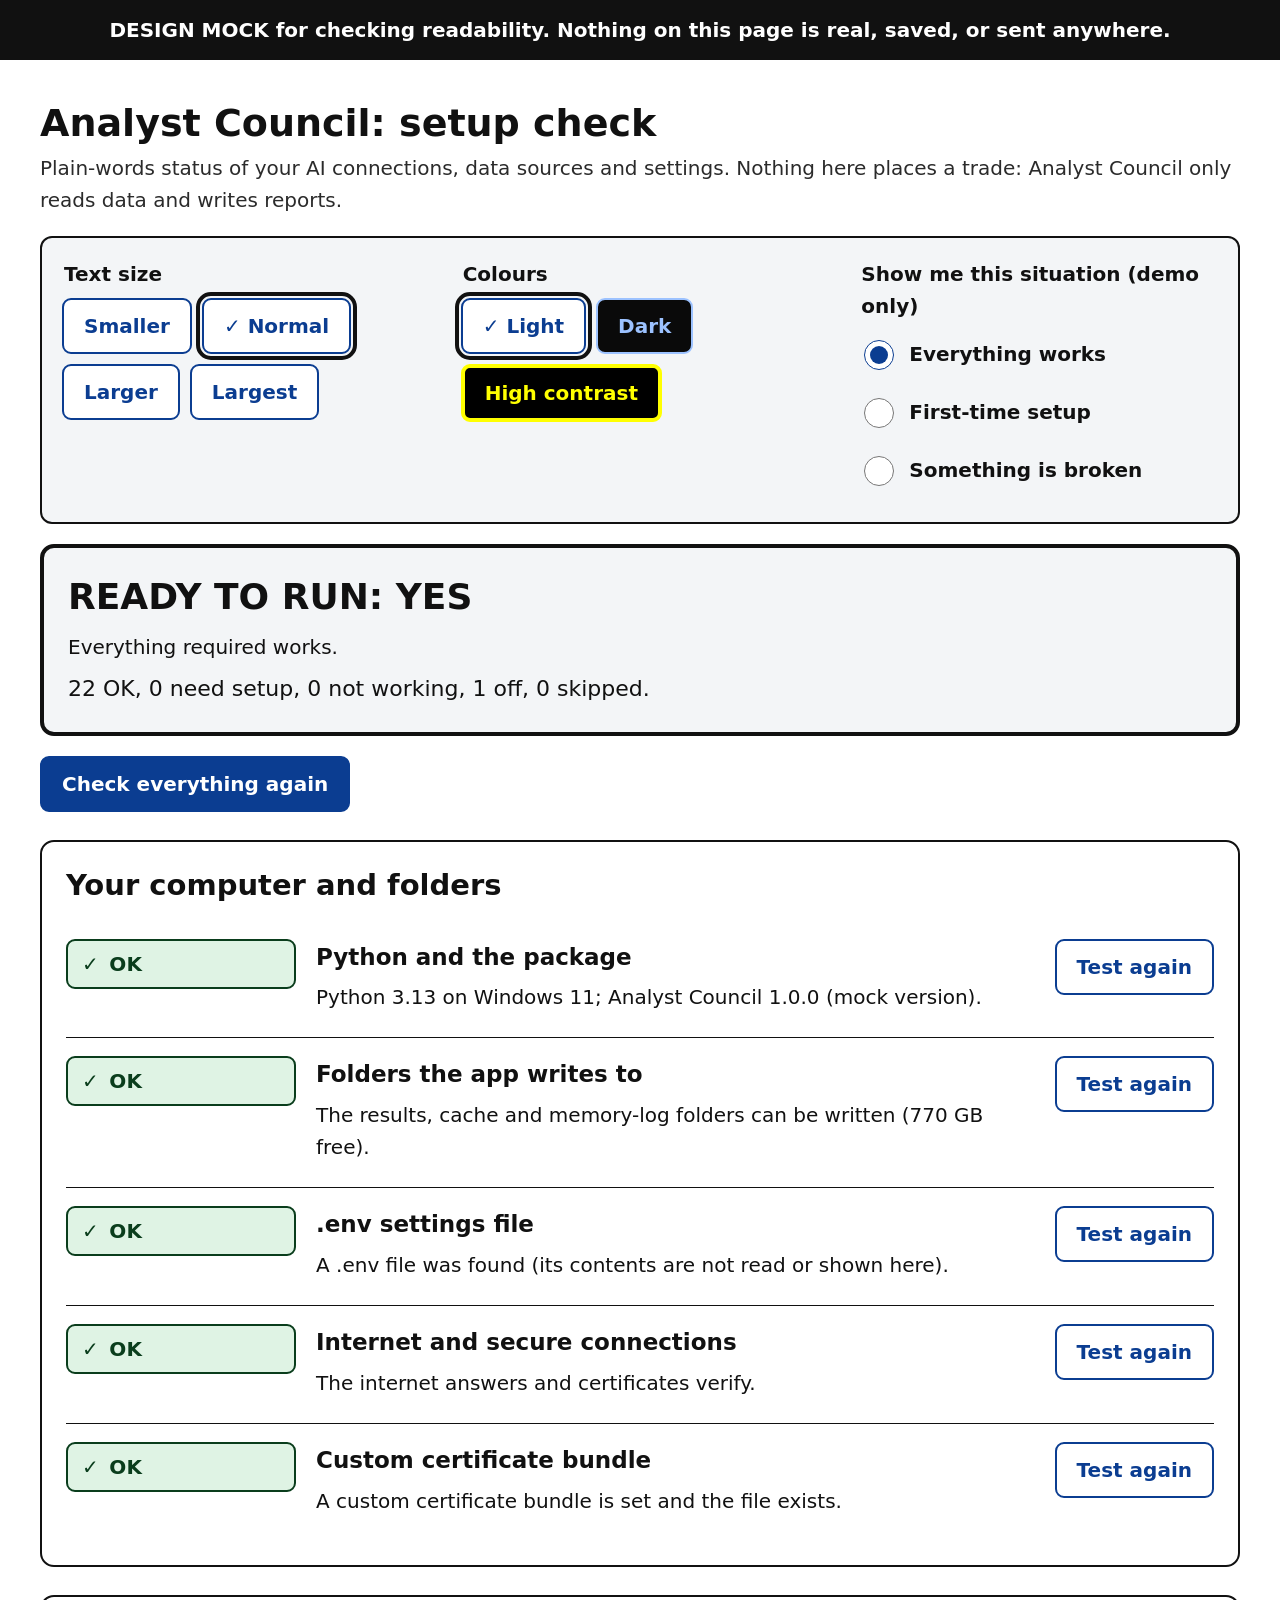
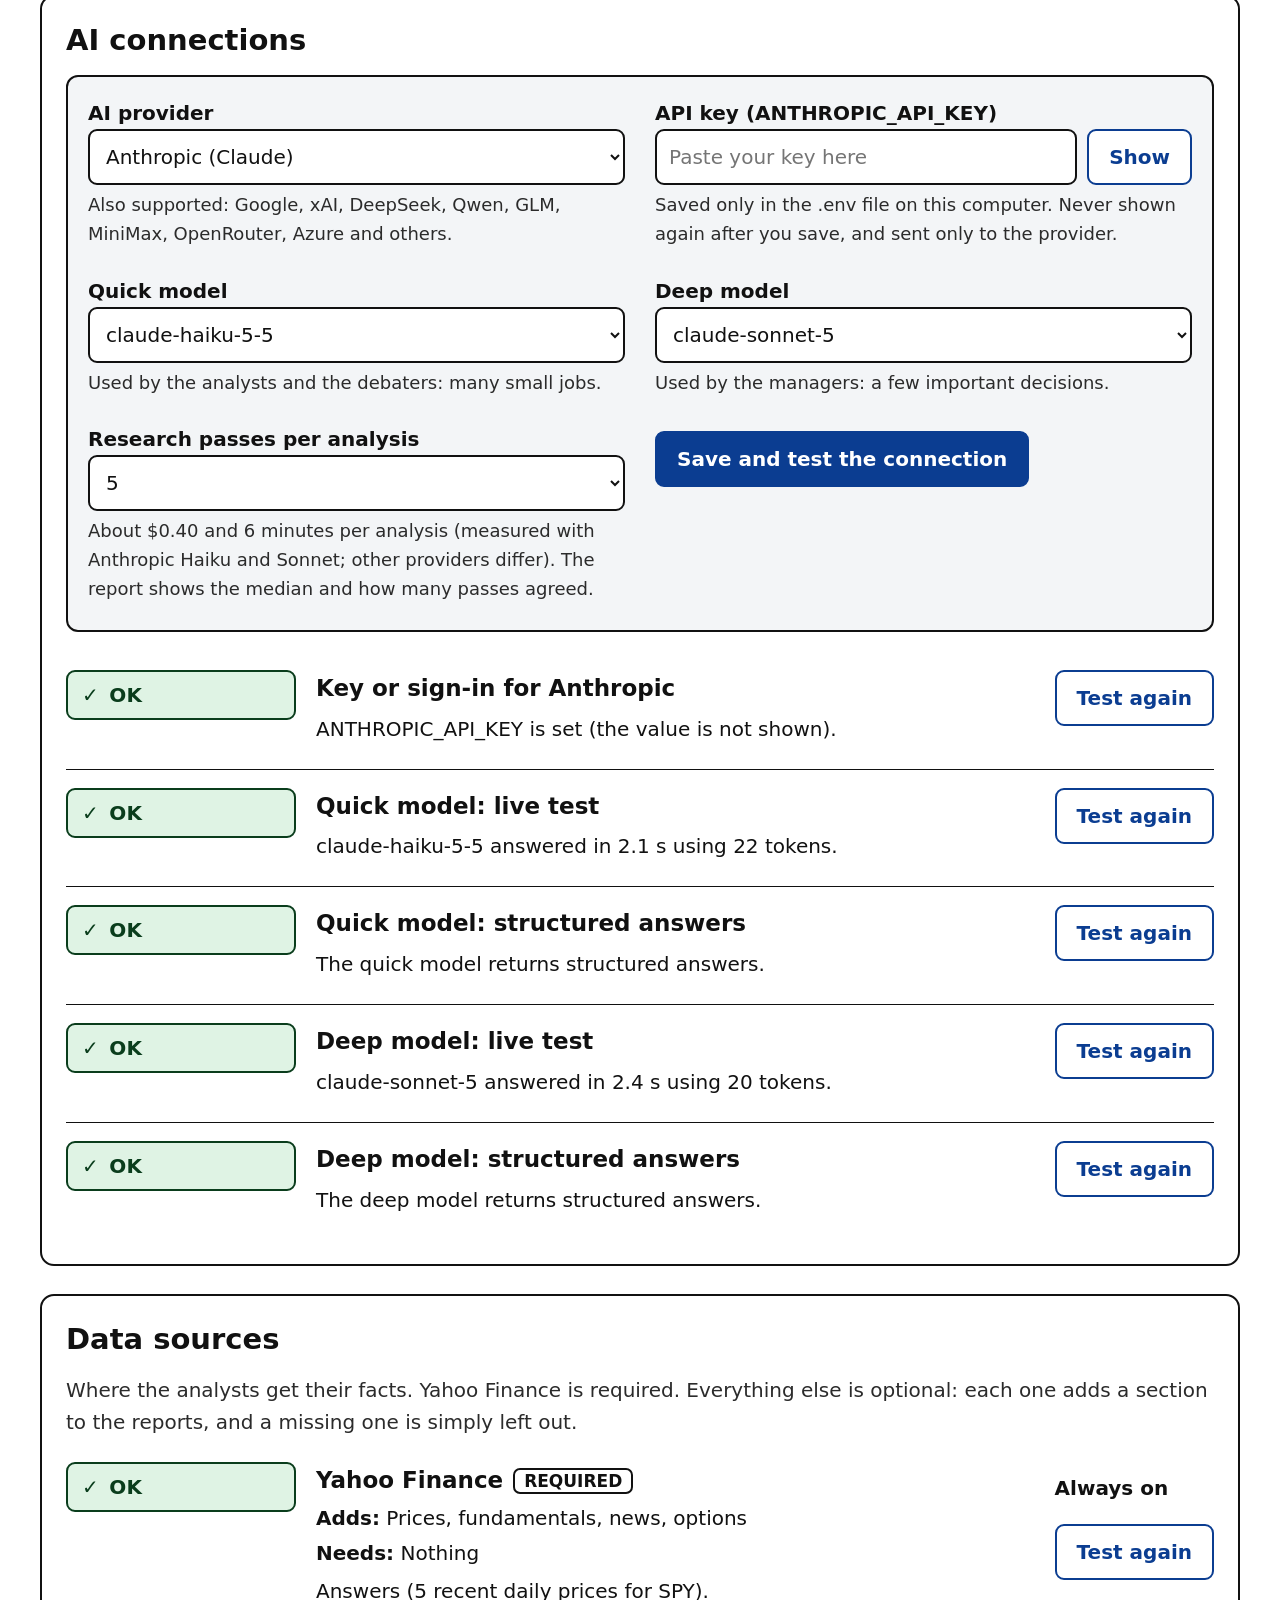
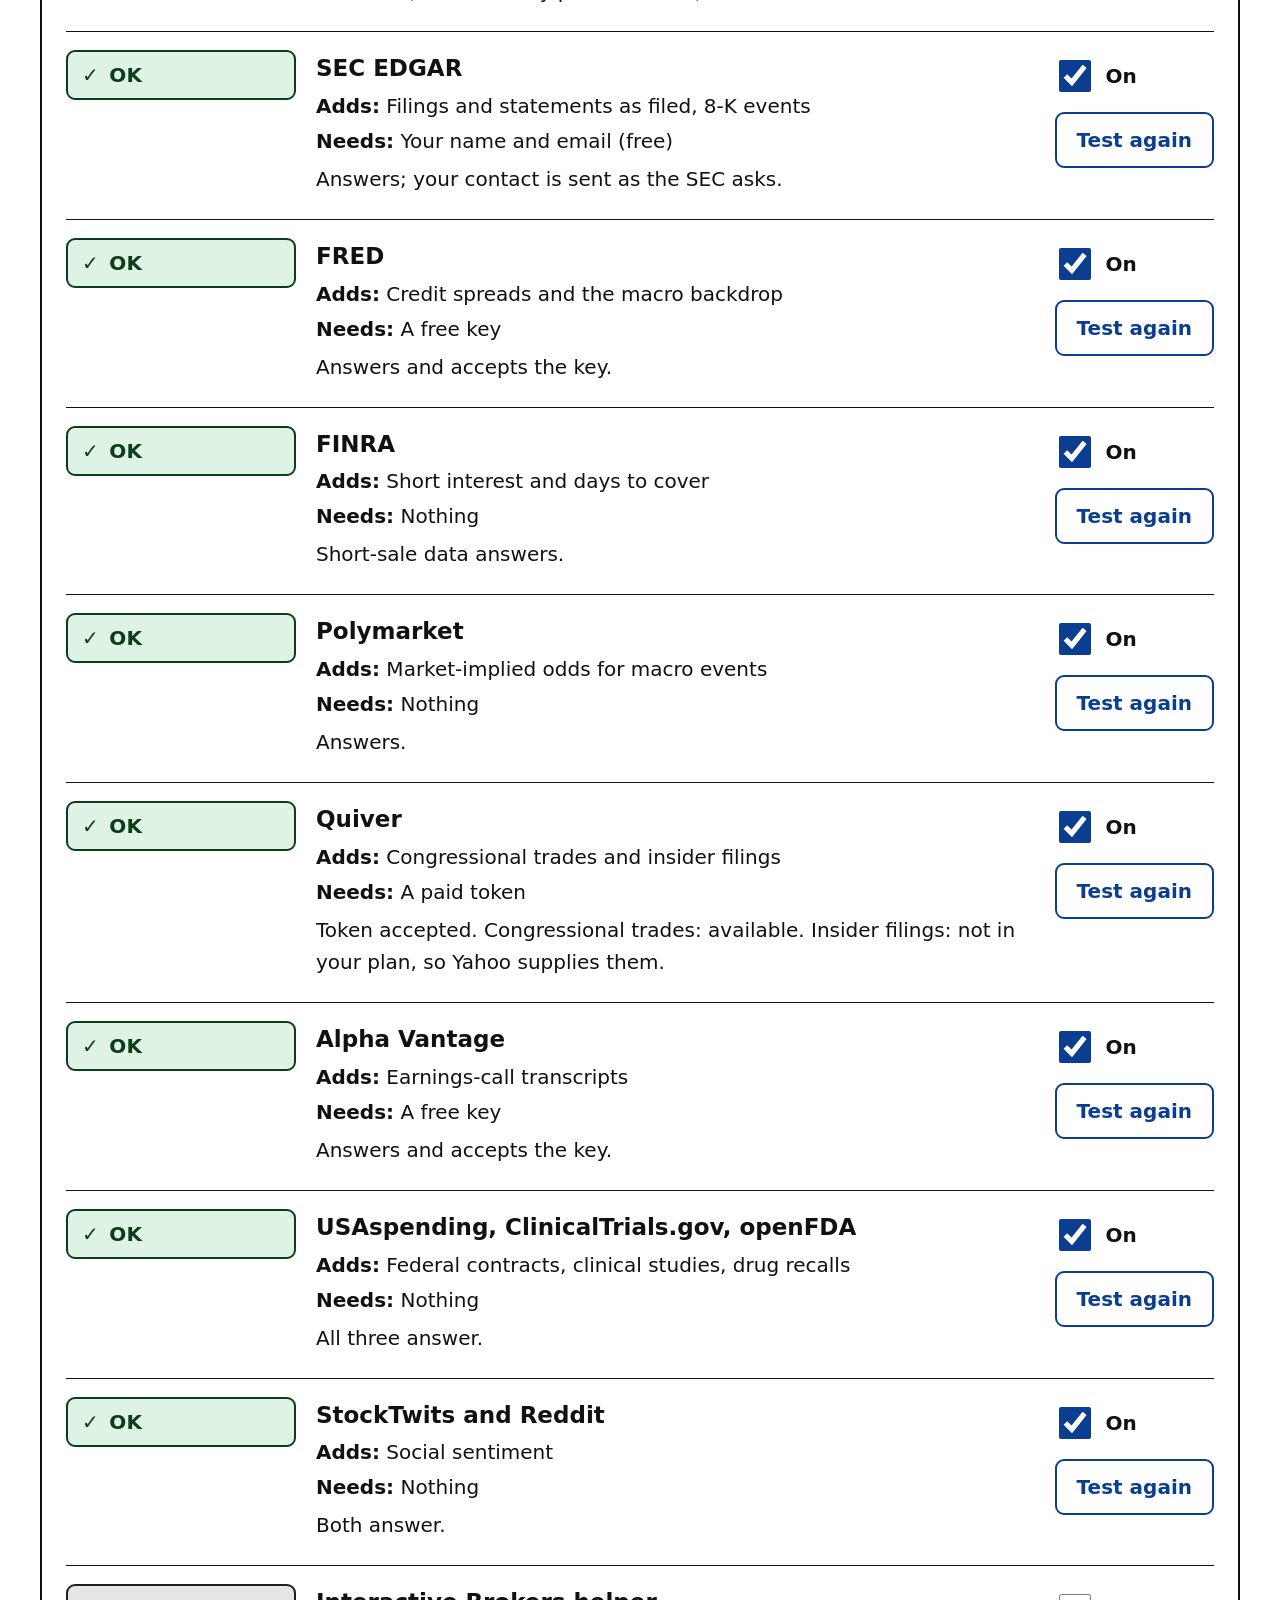
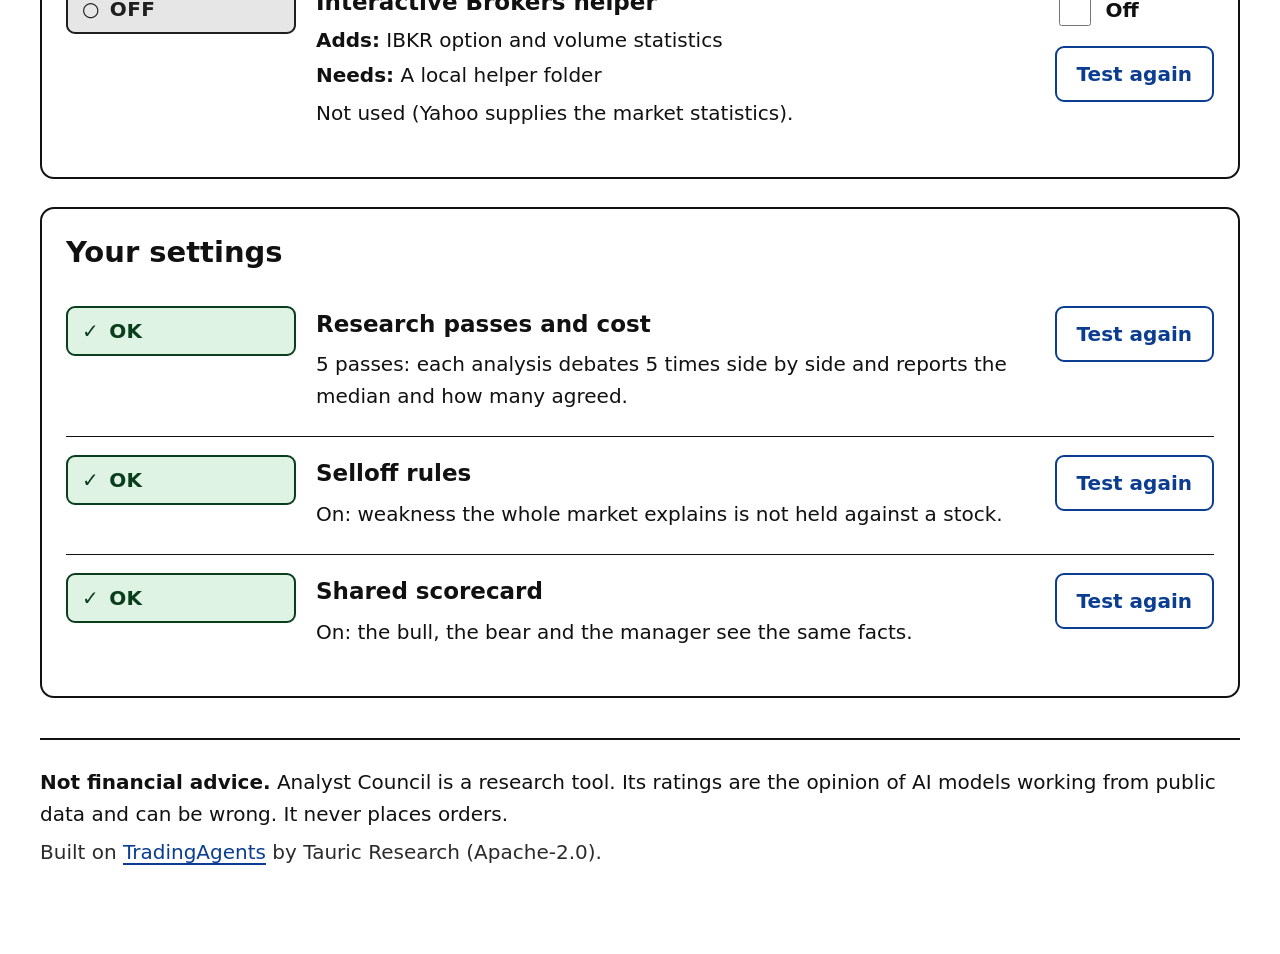
==== docs/mockups/setup-screen.html @ 34a22903 "Design mock of the setup screen, for checking readability before it is built One self-contained page" ====
<!doctype html>
<html lang="en" data-theme="light" data-size="normal">
<head>
<meta charset="utf-8">
<meta name="viewport" content="width=device-width, initial-scale=1">
<title>Analyst Council - Setup check (design mock)</title>
<style>
/* Colour tokens. Every text/background pair below is checked by a script to be at least 7:1 (WCAG AAA). */
:root, [data-theme="light"] {
  --bg:#ffffff; --panel:#f3f5f7; --text:#111111; --muted:#2b2b2b; --line:#111111; --focus:#0040c8;
  --btn-bg:#0b3d91; --btn-text:#ffffff; --btn2-bg:#ffffff; --btn2-text:#0b3d91; --link:#0b3d91;
  --ok-bg:#dff3e4; --ok-fg:#0a3d1c; --warn-bg:#fff0b8; --warn-fg:#4a3200; --bad-bg:#fde1e1; --bad-fg:#6e0000;
  --off-bg:#e6e6e6; --off-fg:#1f1f1f; --skip-bg:#e1eafb; --skip-fg:#0e2a63; --mock-bg:#111111; --mock-fg:#ffffff;
  --border-w:2px;
}
[data-theme="dark"] {
  --bg:#0a0a0a; --panel:#171717; --text:#f5f5f5; --muted:#e0e0e0; --line:#f5f5f5; --focus:#ffd400;
  --btn-bg:#9cc2ff; --btn-text:#001a4d; --btn2-bg:#0a0a0a; --btn2-text:#9cc2ff; --link:#9cc2ff;
  --ok-bg:#0f3a1d; --ok-fg:#c9f5d4; --warn-bg:#4a3a00; --warn-fg:#ffe9a0; --bad-bg:#5a0f0f; --bad-fg:#ffd1d1;
  --off-bg:#2c2c2c; --off-fg:#f0f0f0; --skip-bg:#14305e; --skip-fg:#d6e4ff; --mock-bg:#f5f5f5; --mock-fg:#0a0a0a;
  --border-w:2px;
}
[data-theme="contrast"] {
  --bg:#000000; --panel:#000000; --text:#ffffff; --muted:#ffffff; --line:#ffffff; --focus:#ffff00;
  --btn-bg:#ffff00; --btn-text:#000000; --btn2-bg:#000000; --btn2-text:#ffff00; --link:#ffff00;
  --ok-bg:#000000; --ok-fg:#7cfc9a; --warn-bg:#000000; --warn-fg:#ffd400; --bad-bg:#000000; --bad-fg:#ff9a9a;
  --off-bg:#000000; --off-fg:#e6e6e6; --skip-bg:#000000; --skip-fg:#a9d0ff; --mock-bg:#ffff00; --mock-fg:#000000;
  --border-w:4px;
}
html { font-size:20px; }
html[data-size="small"] { font-size:17px; }
html[data-size="large"] { font-size:24px; }
html[data-size="xlarge"] { font-size:30px; }
* { box-sizing:border-box; }
body { margin:0; background:var(--bg); color:var(--text); font-family:system-ui,"Segoe UI",Roboto,Arial,sans-serif; line-height:1.6; }
.skip { position:absolute; left:-999px; top:0; background:var(--btn-bg); color:var(--btn-text); padding:.6rem 1rem; z-index:10; }
.skip:focus { left:0; }
a { color:var(--link); text-underline-offset:.2em; }
:focus-visible { outline:4px solid var(--focus); outline-offset:3px; }
.wrap { max-width:62rem; margin:0 auto; padding:1rem 1rem 4rem; }
.mock { background:var(--mock-bg); color:var(--mock-fg); padding:.7rem 1rem; font-weight:700; text-align:center; }
h1 { font-size:1.9rem; line-height:1.25; margin:1rem 0 .2rem; }
h2 { font-size:1.45rem; margin:0 0 .6rem; }
h3 { font-size:1.15rem; margin:0; }
p { margin:.3rem 0; }
.sub { color:var(--muted); margin-top:0; }
button, select, input { font:inherit; color:inherit; }
button { min-height:2.8rem; padding:.45rem 1rem; border:var(--border-w) solid var(--btn-bg); background:var(--btn-bg); color:var(--btn-text); border-radius:.45rem; font-weight:700; cursor:pointer; }
button.secondary { background:var(--btn2-bg); color:var(--btn2-text); border-color:var(--btn2-text); }
button[aria-pressed="true"] { outline:4px solid var(--text); outline-offset:2px; }
button[aria-pressed="true"]::before { content:"\2713  "; }
button:disabled { opacity:.6; cursor:wait; }
select, input[type="text"], input[type="password"] { min-height:2.8rem; width:100%; padding:.4rem .6rem; border:var(--border-w) solid var(--line); background:var(--bg); border-radius:.45rem; }
label, legend { font-weight:700; }
.tools { display:grid; gap:.8rem 2rem; grid-template-columns:repeat(auto-fit,minmax(min(16rem,100%),1fr)); padding:1rem; background:var(--panel); border:var(--border-w) solid var(--line); border-radius:.6rem; margin:1rem 0; }
fieldset { border:0; margin:0; padding:0; min-width:0; }
.keyrow { display:flex; flex-wrap:wrap; gap:.5rem; }
.keyrow input { flex:1 1 8rem; width:auto; min-width:0; }
body { overflow-wrap:anywhere; }
.row { display:flex; flex-wrap:wrap; gap:.5rem; margin-top:.4rem; }
.radio { display:flex; align-items:center; gap:.6rem; margin:.3rem 0; min-height:2.6rem; }
.radio input { width:1.5rem; height:1.5rem; accent-color:var(--btn-bg); }
.summary { border:calc(var(--border-w) * 2) solid var(--line); border-radius:.7rem; padding:1rem 1.2rem; margin:1rem 0; background:var(--panel); }
.summary .big { font-size:1.8rem; font-weight:800; margin:0; }
.summary .counts { font-size:1.1rem; margin-top:.4rem; }
section.card { border:var(--border-w) solid var(--line); border-radius:.7rem; padding:1rem 1.2rem 1.2rem; margin:1.4rem 0; background:var(--bg); }
ul.checks { list-style:none; margin:0; padding:0; }
li.check { display:grid; grid-template-columns:11.5rem 1fr auto; gap:.4rem 1rem; padding:.9rem 0; border-top:1px solid var(--line); align-items:start; }
li.check:first-child { border-top:0; }
.badge { display:inline-flex; align-items:center; gap:.5rem; font-weight:800; letter-spacing:.02em; padding:.35rem .7rem; border-radius:.45rem; border:var(--border-w) solid currentColor; min-width:11rem; justify-content:flex-start; }
.badge.ok { background:var(--ok-bg); color:var(--ok-fg); } .badge.needs_setup { background:var(--warn-bg); color:var(--warn-fg); }
.badge.not_working { background:var(--bad-bg); color:var(--bad-fg); } .badge.off { background:var(--off-bg); color:var(--off-fg); }
.badge.skipped { background:var(--skip-bg); color:var(--skip-fg); }
.tag { font-size:.85rem; font-weight:800; border:var(--border-w) solid var(--line); border-radius:.35rem; padding:.05rem .45rem; margin-left:.5rem; vertical-align:middle; }
.fix, .adds { margin-top:.35rem; }
.actions { display:flex; gap:.5rem; flex-wrap:wrap; }
.editor { display:grid; gap:1rem 1.5rem; grid-template-columns:repeat(auto-fit,minmax(min(18rem,100%),1fr)); background:var(--panel); border:var(--border-w) solid var(--line); border-radius:.6rem; padding:1rem; margin:0 0 1rem; }
.field p.hint { font-size:.9rem; color:var(--muted); }
.result { font-weight:700; min-height:2rem; }
.actions.col { flex-direction:column; align-items:stretch; min-width:0; }
li.check > * { min-width:0; }
html[data-size="xlarge"] li.check { grid-template-columns:1fr; }
html[data-size="xlarge"] .badge { min-width:0; }
.meta { margin:.15rem 0; }
.switch { display:flex; align-items:center; gap:.6rem; min-height:2.6rem; }
.switch input { width:1.6rem; height:1.6rem; accent-color:var(--btn-bg); }
.note { border-left:6px solid var(--line); padding:.4rem 1rem; margin:1rem 0; background:var(--panel); }
footer { margin-top:2rem; border-top:var(--border-w) solid var(--line); padding-top:1rem; }
@media (max-width: 52rem) {
  li.check { grid-template-columns:1fr; }
  .badge { min-width:0; }
}
@media (prefers-reduced-motion: reduce) { * { transition:none !important; animation:none !important; } }
</style>
</head>
<body>
<a class="skip" href="#main">Skip to the setup results</a>
<div class="mock" role="note">DESIGN MOCK for checking readability. Nothing on this page is real, saved, or sent anywhere.</div>
<div class="wrap">
  <header>
    <h1>Analyst Council: setup check</h1>
    <p class="sub">Plain-words status of your AI connections, data sources and settings. Nothing here places a trade: Analyst Council only reads data and writes reports.</p>
  </header>

  <div class="tools" role="group" aria-label="Display and demo controls">
    <fieldset>
      <legend>Text size</legend>
      <div class="row" id="sizes">
        <button type="button" class="secondary" data-size="small" aria-pressed="false">Smaller</button>
        <button type="button" class="secondary" data-size="normal" aria-pressed="true">Normal</button>
        <button type="button" class="secondary" data-size="large" aria-pressed="false">Larger</button>
        <button type="button" class="secondary" data-size="xlarge" aria-pressed="false">Largest</button>
      </div>
    </fieldset>
    <fieldset>
      <legend>Colours</legend>
      <div class="row" id="themes">
        <button type="button" class="secondary" data-theme="light" aria-pressed="true">Light</button>
        <button type="button" class="secondary" data-theme="dark" aria-pressed="false">Dark</button>
        <button type="button" class="secondary" data-theme="contrast" aria-pressed="false">High contrast</button>
      </div>
    </fieldset>
    <fieldset>
      <legend>Show me this situation (demo only)</legend>
      <div class="radio"><input type="radio" name="state" id="s-healthy" value="healthy" checked><label for="s-healthy">Everything works</label></div>
      <div class="radio"><input type="radio" name="state" id="s-first" value="first"><label for="s-first">First-time setup</label></div>
      <div class="radio"><input type="radio" name="state" id="s-broken" value="broken"><label for="s-broken">Something is broken</label></div>
    </fieldset>
  </div>

  <main id="main">
    <div class="summary" id="summary" role="status" aria-live="polite"></div>
    <div class="row"><button type="button" id="recheck">Check everything again</button></div>

    <section class="card" aria-labelledby="h-env"><h2 id="h-env">Your computer and folders</h2><ul class="checks" id="list-environment"></ul></section>

    <section class="card" aria-labelledby="h-ai">
      <h2 id="h-ai">AI connections</h2>
      <form class="editor" id="ai-form" aria-label="Connect an AI provider">
        <div class="field">
          <label for="provider">AI provider</label>
          <select id="provider">
            <option value="anthropic">Anthropic (Claude)</option>
            <option value="openai">OpenAI</option>
            <option value="ollama">Ollama (runs on this computer, no key)</option>
          </select>
          <p class="hint">Also supported: Google, xAI, DeepSeek, Qwen, GLM, MiniMax, OpenRouter, Azure and others.</p>
        </div>
        <div class="field" id="key-field">
          <label for="apikey">API key <span id="keyname">(ANTHROPIC_API_KEY)</span></label>
          <div class="keyrow"><input id="apikey" type="password" autocomplete="off" spellcheck="false" placeholder="Paste your key here"><button type="button" class="secondary" id="showkey" aria-pressed="false">Show</button></div>
          <p class="hint">Saved only in the .env file on this computer. Never shown again after you save, and sent only to the provider.</p>
        </div>
        <div class="field">
          <label for="quick">Quick model</label>
          <select id="quick"></select>
          <p class="hint">Used by the analysts and the debaters: many small jobs.</p>
        </div>
        <div class="field">
          <label for="deep">Deep model</label>
          <select id="deep"></select>
          <p class="hint">Used by the managers: a few important decisions.</p>
        </div>
        <div class="field">
          <label for="passes">Research passes per analysis</label>
          <select id="passes"><option>1</option><option>3</option><option selected>5</option><option>7</option><option>9</option></select>
          <p class="hint" id="cost" aria-live="polite"></p>
        </div>
        <div class="field">
          <div class="row"><button type="submit" id="savetest">Save and test the connection</button></div>
          <p class="result" id="aiResult" role="status" aria-live="polite"></p>
        </div>
      </form>
      <ul class="checks" id="list-ai"></ul>
    </section>

    <section class="card" aria-labelledby="h-data">
      <h2 id="h-data">Data sources</h2>
      <p class="sub">Where the analysts get their facts. Yahoo Finance is required. Everything else is optional: each one adds a section to the reports, and a missing one is simply left out.</p>
      <ul class="checks" id="list-data"></ul>
    </section>

    <section class="card" aria-labelledby="h-set"><h2 id="h-set">Your settings</h2><ul class="checks" id="list-settings"></ul></section>
  </main>

  <footer>
    <p><strong>Not financial advice.</strong> Analyst Council is a research tool. Its ratings are the opinion of AI models working from public data and can be wrong. It never places orders.</p>
    <p class="sub">Built on <a href="https://github.com/TauricResearch/TradingAgents">TradingAgents</a> by Tauric Research (Apache-2.0).</p>
  </footer>
</div>

<script>
"use strict";
const LABEL = {ok:"OK", needs_setup:"NEEDS SETUP", not_working:"NOT WORKING", off:"OFF", skipped:"SKIPPED"};
const SYMBOL = {ok:"✓", needs_setup:"!", not_working:"✕", off:"○", skipped:"–"};

// The healthy picture is the doctor's real output on the author's machine, shortened.
const HEALTHY = [
 {id:"env.python", group:"environment", title:"Python and the package", status:"ok", required:true, detail:"Python 3.13 on Windows 11; Analyst Council 1.0.0 (mock version)."},
 {id:"env.folders", group:"environment", title:"Folders the app writes to", status:"ok", required:true, detail:"The results, cache and memory-log folders can be written (770 GB free)."},
 {id:"env.dotenv", group:"environment", title:".env settings file", status:"ok", detail:"A .env file was found (its contents are not read or shown here)."},
 {id:"env.network", group:"environment", title:"Internet and secure connections", status:"ok", required:true, detail:"The internet answers and certificates verify."},
 {id:"env.certificates", group:"environment", title:"Custom certificate bundle", status:"ok", detail:"A custom certificate bundle is set and the file exists."},
 {id:"ai.key", group:"ai", title:"Key or sign-in for Anthropic", status:"ok", required:true, detail:"ANTHROPIC_API_KEY is set (the value is not shown)."},
 {id:"ai.quick.call", group:"ai", title:"Quick model: live test", status:"ok", required:true, detail:"claude-haiku-5-5 answered in 2.1 s using 22 tokens."},
 {id:"ai.quick.structured", group:"ai", title:"Quick model: structured answers", status:"ok", detail:"The quick model returns structured answers."},
 {id:"ai.deep.call", group:"ai", title:"Deep model: live test", status:"ok", required:true, detail:"claude-sonnet-5 answered in 2.4 s using 20 tokens."},
 {id:"ai.deep.structured", group:"ai", title:"Deep model: structured answers", status:"ok", detail:"The deep model returns structured answers."},
 {id:"data.yahoo", group:"data", title:"Yahoo Finance", adds:"Prices, fundamentals, news, options", needs:"Nothing", status:"ok", required:true, detail:"Answers (5 recent daily prices for SPY).", on:true},
 {id:"data.sec", group:"data", title:"SEC EDGAR", adds:"Filings and statements as filed, 8-K events", needs:"Your name and email (free)", status:"ok", detail:"Answers; your contact is sent as the SEC asks.", on:true, key:"SEC_EDGAR_USER_AGENT"},
 {id:"data.fred", group:"data", title:"FRED", adds:"Credit spreads and the macro backdrop", needs:"A free key", status:"ok", detail:"Answers and accepts the key.", on:true, key:"FRED_API_KEY"},
 {id:"data.finra", group:"data", title:"FINRA", adds:"Short interest and days to cover", needs:"Nothing", status:"ok", detail:"Short-sale data answers.", on:true},
 {id:"data.polymarket", group:"data", title:"Polymarket", adds:"Market-implied odds for macro events", needs:"Nothing", status:"ok", detail:"Answers.", on:true},
 {id:"data.quiver", group:"data", title:"Quiver", adds:"Congressional trades and insider filings", needs:"A paid token", status:"ok", detail:"Token accepted. Congressional trades: available. Insider filings: not in your plan, so Yahoo supplies them.", on:true, key:"QUIVER_API_KEY"},
 {id:"data.alphavantage", group:"data", title:"Alpha Vantage", adds:"Earnings-call transcripts", needs:"A free key", status:"ok", detail:"Answers and accepts the key.", on:true, key:"ALPHA_VANTAGE_API_KEY"},
 {id:"data.public", group:"data", title:"USAspending, ClinicalTrials.gov, openFDA", adds:"Federal contracts, clinical studies, drug recalls", needs:"Nothing", status:"ok", detail:"All three answer.", on:true},
 {id:"data.social", group:"data", title:"StockTwits and Reddit", adds:"Social sentiment", needs:"Nothing", status:"ok", detail:"Both answer.", on:true},
 {id:"data.ibkr", group:"data", title:"Interactive Brokers helper", adds:"IBKR option and volume statistics", needs:"A local helper folder", status:"off", detail:"Not used (Yahoo supplies the market statistics).", on:false},
 {id:"set.passes", group:"settings", title:"Research passes and cost", status:"ok", detail:"5 passes: each analysis debates 5 times side by side and reports the median and how many agreed."},
 {id:"set.selloff", group:"settings", title:"Selloff rules", status:"ok", detail:"On: weakness the whole market explains is not held against a stock."},
 {id:"set.scorecard", group:"settings", title:"Shared scorecard", status:"ok", detail:"On: the bull, the bear and the manager see the same facts."}
];
const clone = a => a.map(x => ({...x}));
const patch = (list, id, p) => { const r = list.find(x => x.id === id); Object.assign(r, p); };
const STATES = {
  healthy: () => clone(HEALTHY),
  first: () => {
    const l = clone(HEALTHY);
    patch(l,"env.dotenv",{status:"needs_setup", detail:"No .env file was found in this folder or above it.", fix:"Press “Save and test the connection” above and the app will create it for you."});
    patch(l,"ai.key",{status:"needs_setup", detail:"ANTHROPIC_API_KEY is not set.", fix:"Paste your key in the box above, then press “Save and test the connection”."});
    for (const id of ["ai.quick.call","ai.quick.structured","ai.deep.call","ai.deep.structured"]) patch(l,id,{status:"skipped", detail:"Skipped: no key is set yet."});
    patch(l,"env.certificates",{status:"off", detail:"No custom certificate bundle is set; the system's certificates are used."});
    patch(l,"data.sec",{status:"needs_setup", detail:"Works with the project's placeholder contact address.", fix:"The SEC asks every client to identify itself: add your name and email."});
    for (const id of ["data.fred","data.quiver","data.alphavantage"]) patch(l,id,{status:"needs_setup", detail:"No key is set.", fix:"Optional: add a key to switch this source on.", on:false});
    return l;
  },
  broken: () => {
    const l = clone(HEALTHY);
    patch(l,"env.network",{status:"not_working", detail:"Could not reach the internet: the secure connection failed its certificate check.", fix:"Some antivirus programs (Norton, for example) re-sign secure web traffic. Save the antivirus's root certificate with the standard bundle in one .pem file and point REQUESTS_CA_BUNDLE, CURL_CA_BUNDLE and SSL_CERT_FILE at it, or pause HTTPS scanning."});
    patch(l,"ai.quick.call",{status:"not_working", detail:"The quick model (claude-haiku-5-5) did not answer: the provider refused the key; check it in your .env.", fix:"Paste a new key above and press “Save and test the connection”."});
    patch(l,"ai.deep.call",{status:"not_working", detail:"The deep model (claude-sonnet-5) did not answer: the provider refused the key; check it in your .env.", fix:"Same key as the quick model."});
    patch(l,"ai.quick.structured",{status:"skipped", detail:"Skipped: the quick model did not answer."});
    patch(l,"ai.deep.structured",{status:"skipped", detail:"Skipped: the deep model did not answer."});
    patch(l,"data.yahoo",{status:"not_working", detail:"Yahoo Finance did not answer: ConnectionError.", fix:"Yahoo is the main source of prices and fundamentals. Check the internet and certificates above."});
    patch(l,"data.fred",{status:"not_working", detail:"FRED refused the key (HTTP 400).", fix:"Check FRED_API_KEY."});
    patch(l,"set.passes",{status:"needs_setup", detail:"4 passes selected.", fix:"Use an odd number (3 or 5) so the median is well defined."});
    return l;
  }
};

let current = "healthy", items = STATES.healthy();
const esc = s => String(s ?? "").replace(/[&<>"]/g, c => ({"&":"&amp;","<":"&lt;",">":"&gt;",'"':"&quot;"}[c]));
const badge = st => `<div class="badge ${st}"><span aria-hidden="true">${SYMBOL[st]}</span><span>${LABEL[st]}</span></div>`;

function renderSummary() {
  const c = {}; for (const k in LABEL) c[k] = items.filter(i => i.status === k).length;
  const ready = !items.some(i => i.required && (i.status === "needs_setup" || i.status === "not_working"));
  document.getElementById("summary").innerHTML =
    `<p class="big">READY TO RUN: ${ready ? "YES" : "NO"}</p>` +
    `<p>${ready ? "Everything required works." : "Fix the items marked REQUIRED below first."}</p>` +
    `<p class="counts">${c.ok} OK, ${c.needs_setup} need setup, ${c.not_working} not working, ${c.off} off, ${c.skipped} skipped.</p>`;
}
function renderList(group) {
  const ul = document.getElementById("list-" + group); if (!ul) return;
  ul.innerHTML = items.filter(i => i.group === group).map(i => {
    const problem = i.status === "needs_setup" || i.status === "not_working";
    const tag = i.required && problem ? '<span class="tag">REQUIRED</span>' : "";
    return `<li class="check" data-id="${i.id}">${badge(i.status)}<div><h3>${esc(i.title)}${tag}</h3><p class="detail">${esc(i.detail)}</p>` +
      (problem && i.fix ? `<p class="fix"><strong>To fix:</strong> ${esc(i.fix)}</p>` : "") + `</div>` +
      `<div class="actions"><button type="button" class="secondary" data-test="${i.id}">Test again</button></div></li>`;
  }).join("");
}
function renderData() {
  document.getElementById("list-data").innerHTML = items.filter(i => i.group === "data").map(i => {
    const problem = i.status === "needs_setup" || i.status === "not_working";
    const tag = i.required ? '<span class="tag">REQUIRED</span>' : "";
    const sw = i.required ? `<span class="switch"><strong>Always on</strong></span>` :
      `<label class="switch"><input type="checkbox" data-switch="${i.id}" ${i.on ? "checked" : ""}><span>${i.on ? "On" : "Off"}</span></label>`;
    const keybtn = i.key && problem ? `<div class="row"><button type="button" class="secondary" data-addkey="${i.id}">Add ${i.key === "SEC_EDGAR_USER_AGENT" ? "your contact" : "key"}</button></div>` : "";
    return `<li class="check" data-id="${i.id}">${badge(i.status)}<div><h3>${esc(i.title)}${tag}</h3>` +
      `<p class="meta"><strong>Adds:</strong> ${esc(i.adds)}</p><p class="meta"><strong>Needs:</strong> ${esc(i.needs)}</p>` +
      `<p class="detail">${esc(i.detail)}</p>` + (problem && i.fix ? `<p class="fix"><strong>To fix:</strong> ${esc(i.fix)}</p>` : "") + keybtn + `</div>` +
      `<div class="actions col">${sw}<button type="button" class="secondary" data-test="${i.id}">Test again</button></div></li>`;
  }).join("");
}
function renderAll() { renderSummary(); ["environment","ai","settings"].forEach(renderList); renderData(); }

function simulate(id, button) {
  const old = button.textContent; button.disabled = true; button.textContent = "Testing...";
  setTimeout(() => { button.disabled = false; button.textContent = old;
    const row = document.querySelector(`[data-id="${id}"] .detail`); if (row) row.textContent += " (tested again just now; this is a mock)"; }, 1100);
}
document.addEventListener("click", e => {
  const t = e.target.closest("button"); if (!t) return;
  if (t.dataset.test) simulate(t.dataset.test, t);
  if (t.dataset.addkey) { document.getElementById("apikey").focus(); document.getElementById("aiResult").textContent = "In the real screen a small box opens here for " + t.dataset.addkey + "."; }
});
document.addEventListener("change", e => {
  if (e.target.dataset.switch) { const i = items.find(x => x.id === e.target.dataset.switch); i.on = e.target.checked; renderData(); }
  if (e.target.name === "state") { current = e.target.value; items = STATES[current](); renderAll(); }
});
document.getElementById("recheck").addEventListener("click", ev => simulate("env.network", ev.target));

// text size and colours (remembered if the browser allows it)
function pref(name, value) { try { if (value === undefined) return localStorage.getItem(name); localStorage.setItem(name, value); } catch (_) {} return null; }
function setSize(v) { document.documentElement.dataset.size = v; document.querySelectorAll("#sizes button").forEach(b => b.setAttribute("aria-pressed", b.dataset.size === v)); pref("ac-size", v); }
function setTheme(v) { document.documentElement.dataset.theme = v; document.querySelectorAll("#themes button").forEach(b => b.setAttribute("aria-pressed", b.dataset.theme === v)); pref("ac-theme", v); }
document.getElementById("sizes").addEventListener("click", e => { if (e.target.dataset.size) setSize(e.target.dataset.size); });
document.getElementById("themes").addEventListener("click", e => { if (e.target.dataset.theme) setTheme(e.target.dataset.theme); });

// the AI connection form
const MODELS = {anthropic:{quick:["claude-haiku-5-5","claude-sonnet-5"], deep:["claude-sonnet-5","claude-opus-5-5"], key:"ANTHROPIC_API_KEY"},
                openai:{quick:["gpt-6-luna"], deep:["gpt-6-sol"], key:"OPENAI_API_KEY"}, ollama:{quick:["llama3"], deep:["llama3"], key:null}};
function fillModels() {
  const m = MODELS[document.getElementById("provider").value];
  for (const tier of ["quick","deep"]) document.getElementById(tier).innerHTML = m[tier].map(x => `<option>${x}</option>`).join("");
  document.getElementById("key-field").hidden = !m.key; document.getElementById("keyname").textContent = m.key ? `(${m.key})` : "";
}
document.getElementById("provider").addEventListener("change", fillModels);
document.getElementById("showkey").addEventListener("click", e => { const f = document.getElementById("apikey"); const show = f.type === "password";
  f.type = show ? "text" : "password"; e.target.textContent = show ? "Hide" : "Show"; e.target.setAttribute("aria-pressed", show); });
function cost() { const n = +document.getElementById("passes").value; const usd = (0.13 + 0.0675 * (n - 1)).toFixed(2); const min = (4.5 + 0.45 * (n - 1)).toFixed(0);
  document.getElementById("cost").textContent = `About $${usd} and ${min} minutes per analysis (measured with Anthropic Haiku and Sonnet; other providers differ). ` + (n === 1 ? "One pass can flip between neighbouring ratings on a borderline stock." : "The report shows the median and how many passes agreed."); }
document.getElementById("passes").addEventListener("change", cost);
document.getElementById("ai-form").addEventListener("submit", e => { e.preventDefault();
  const out = document.getElementById("aiResult"), b = document.getElementById("savetest"); b.disabled = true; out.textContent = "Saving to .env and testing...";
  setTimeout(() => { b.disabled = false; out.textContent = "Mock result: quick model answered in 2.1 s, deep model in 2.4 s, structured answers work. Key saved (not shown again)."; }, 1500); });

setSize(pref("ac-size") || "normal"); setTheme(pref("ac-theme") || "light"); fillModels(); cost(); renderAll();
</script>
</body>
</html>
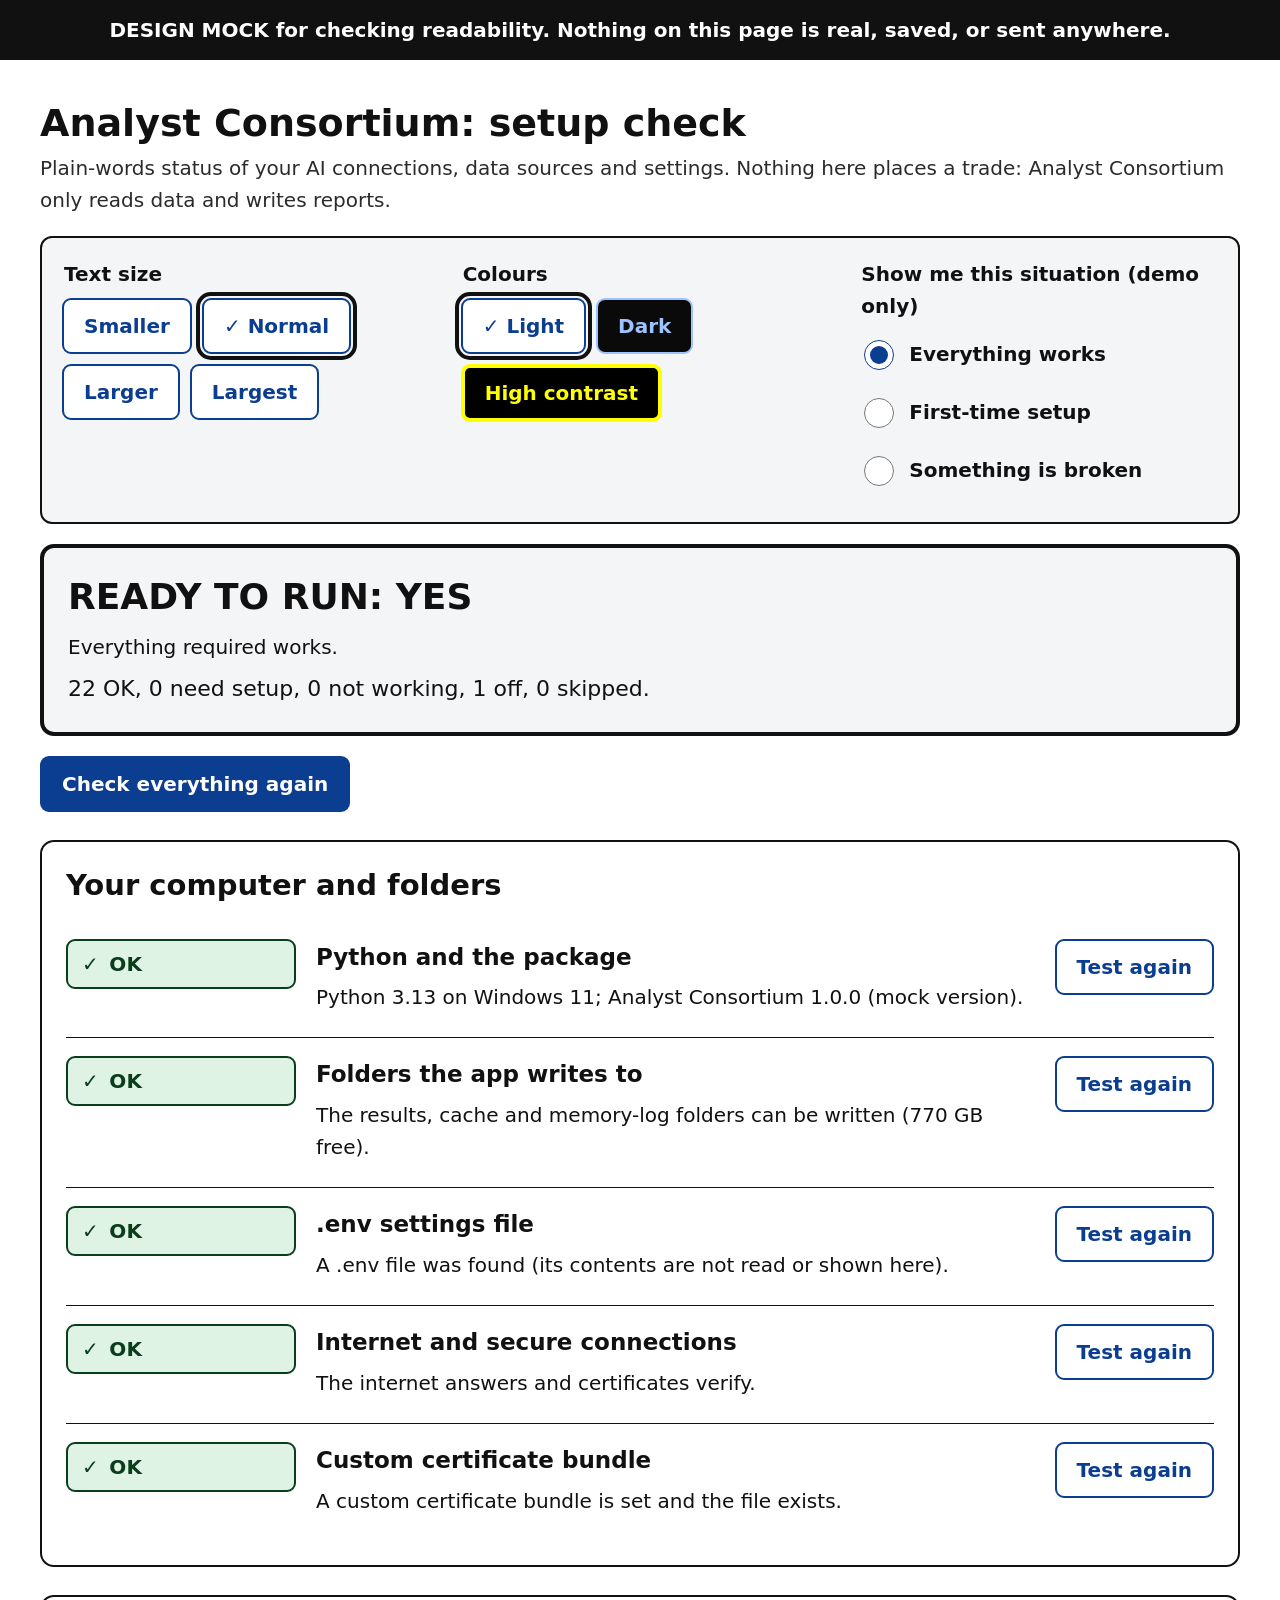
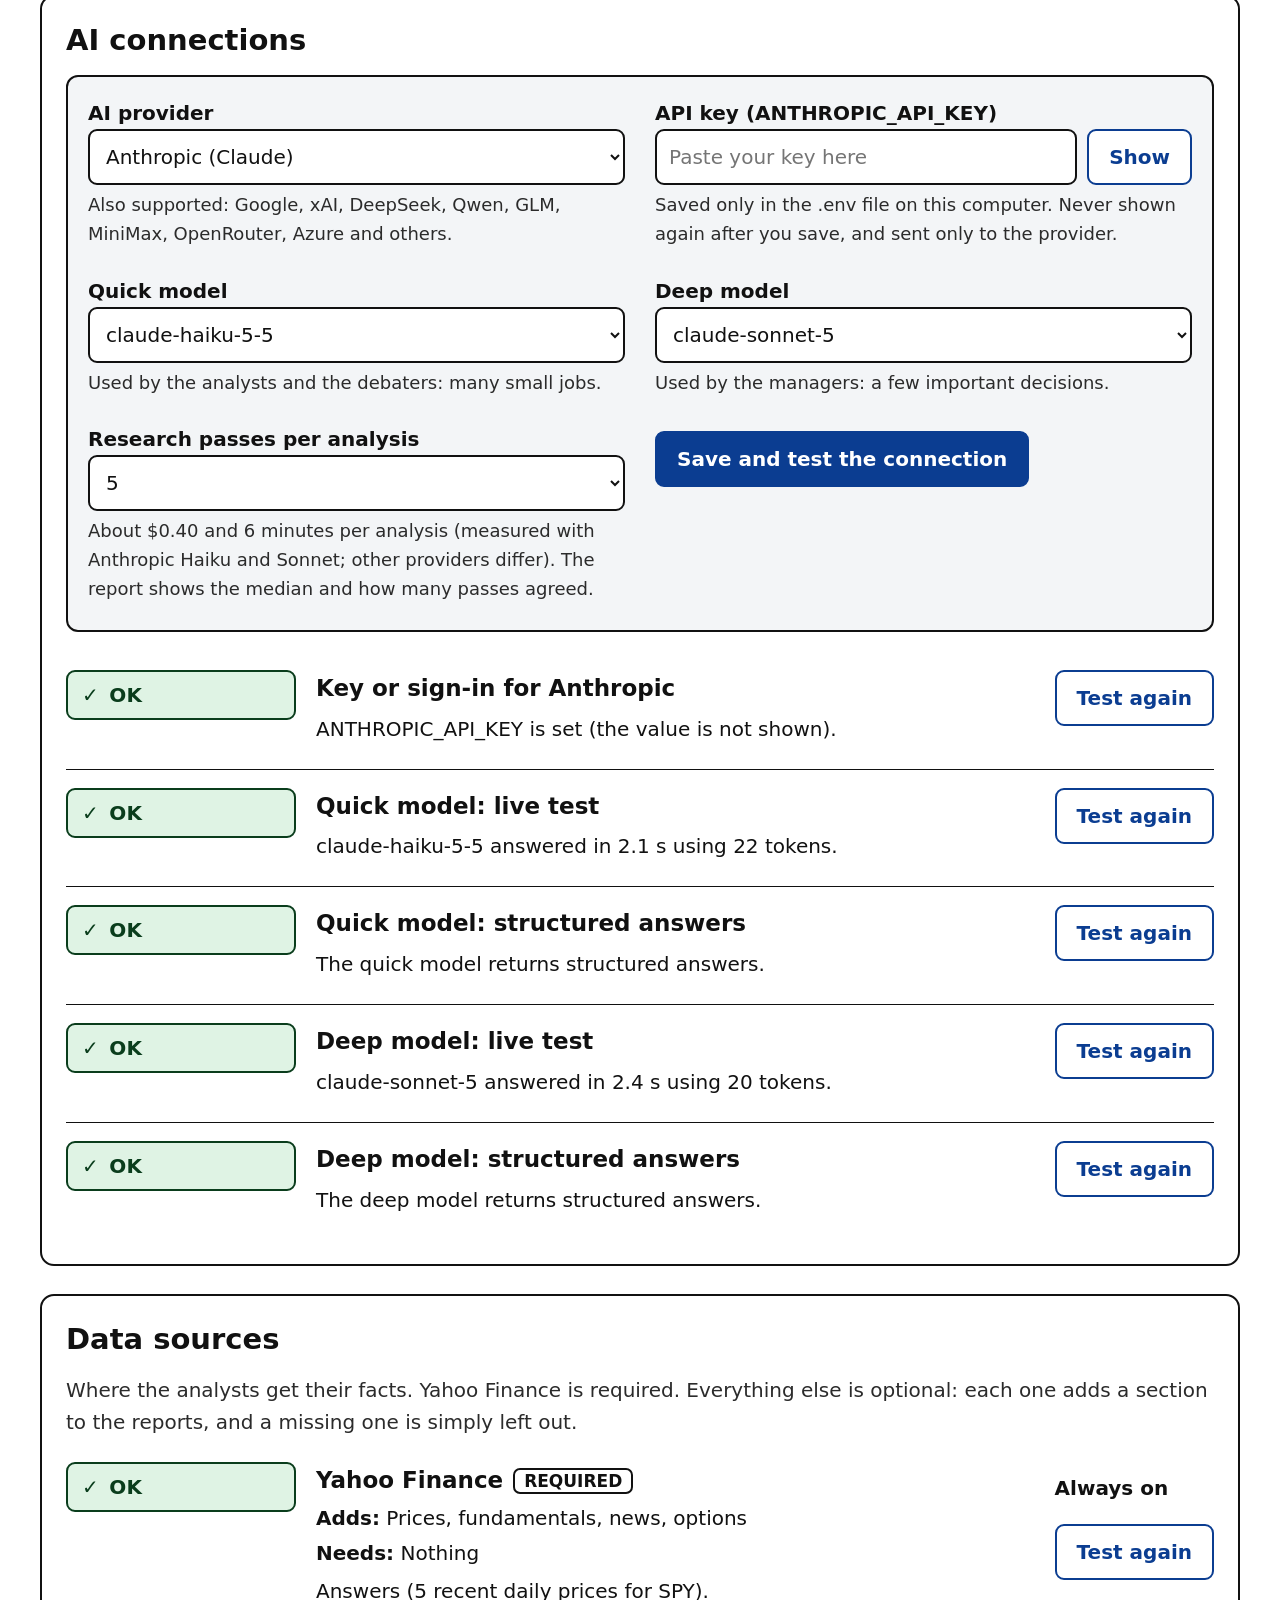
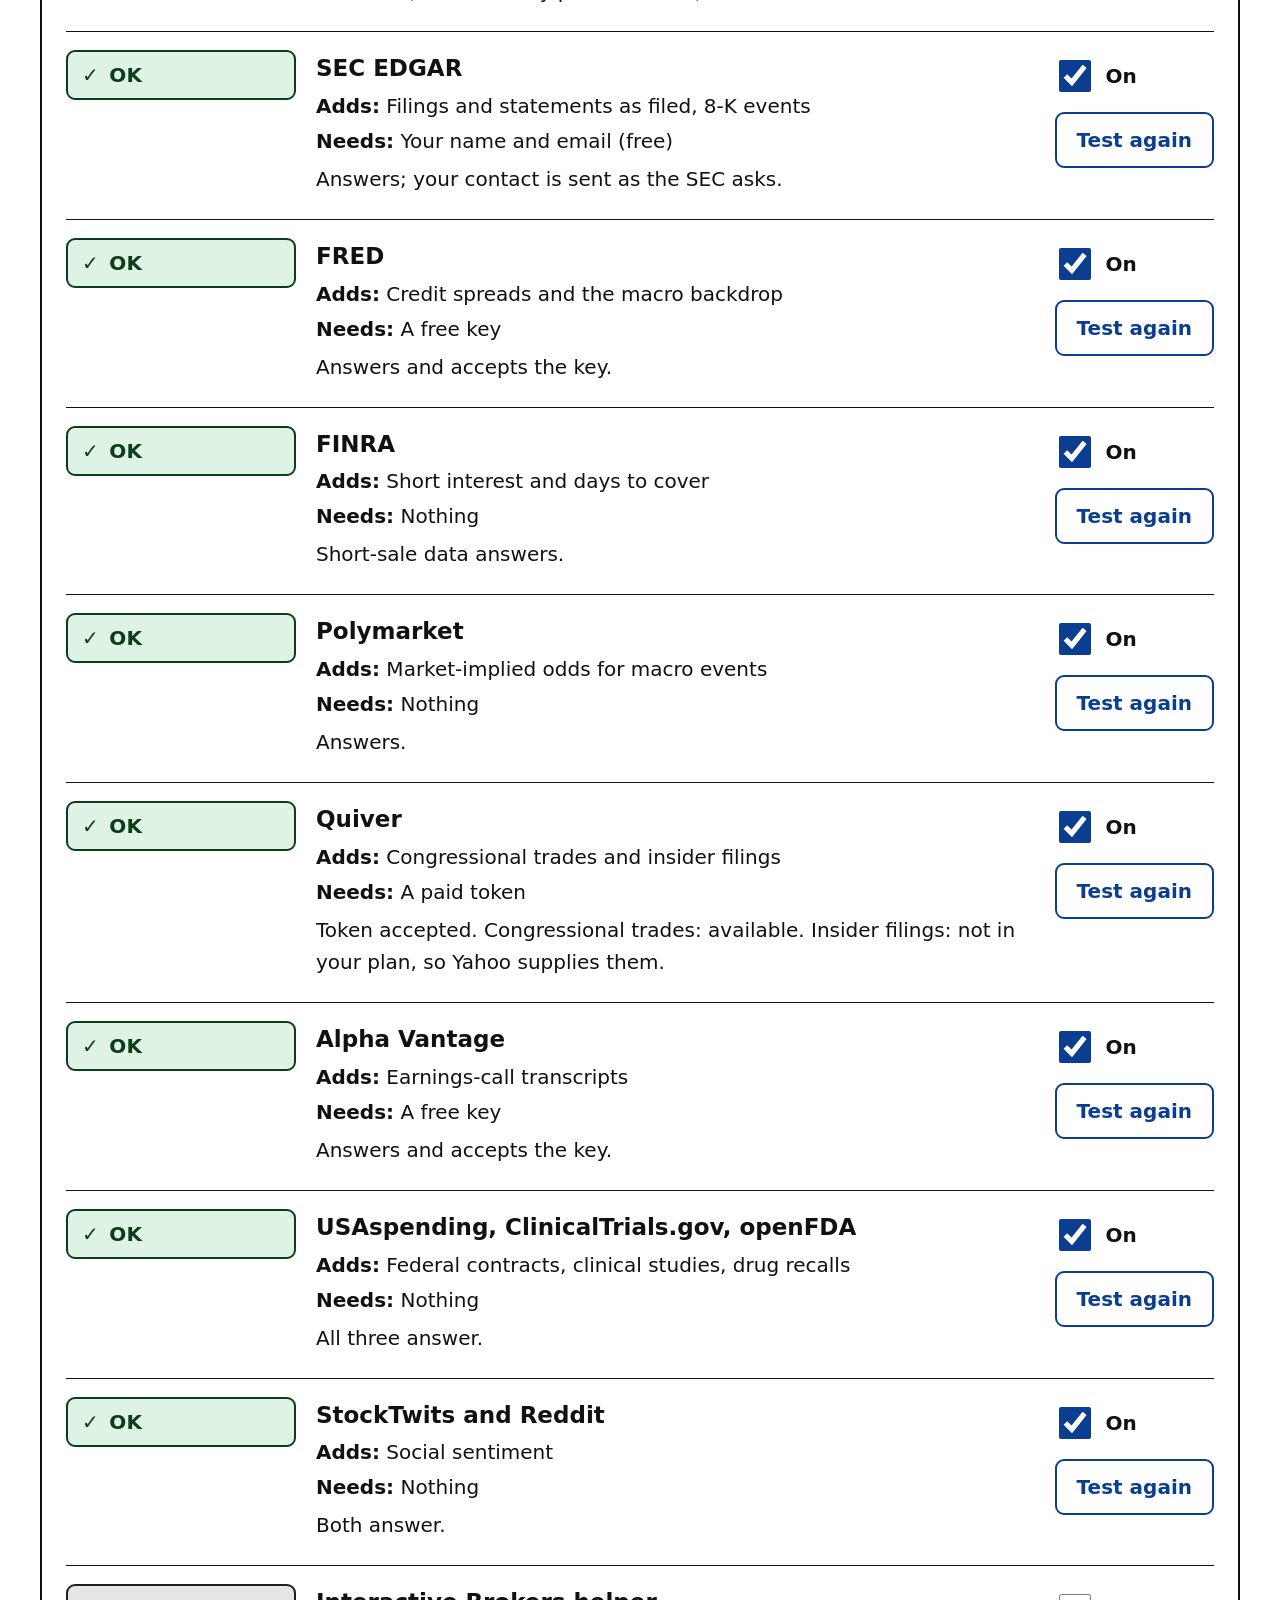
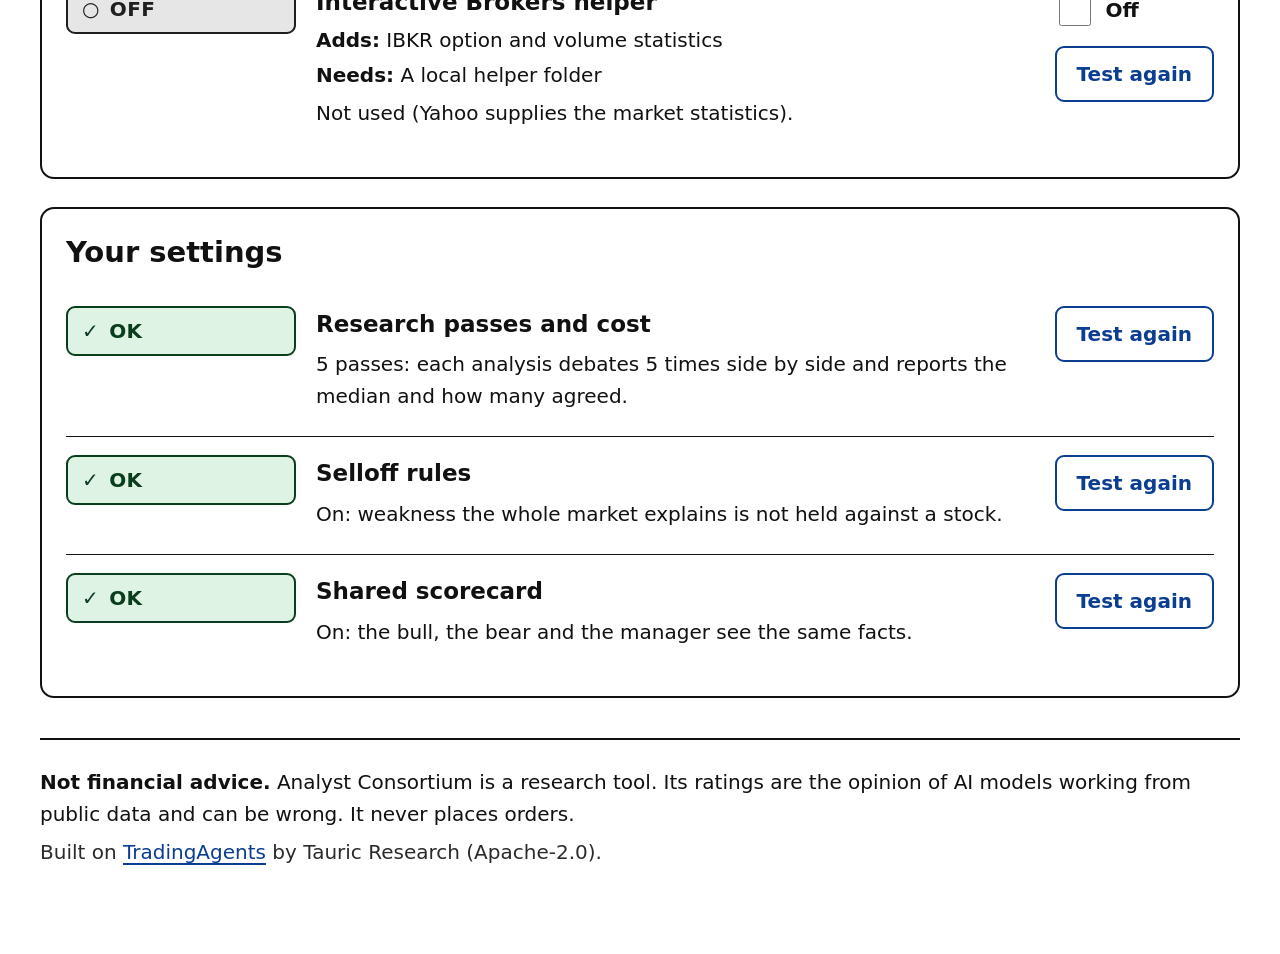
==== commit 05ebe323: "Rename the display name from Analyst Council to Analyst Consortium Only the visible name changes (pa" ====
--- a/docs/mockups/setup-screen.html
+++ b/docs/mockups/setup-screen.html
@@ -3,7 +3,7 @@
 <head>
 <meta charset="utf-8">
 <meta name="viewport" content="width=device-width, initial-scale=1">
-<title>Analyst Council - Setup check (design mock)</title>
+<title>Analyst Consortium - Setup check (design mock)</title>
 <style>
 /* Colour tokens. Every text/background pair below is checked by a script to be at least 7:1 (WCAG AAA). */
 :root, [data-theme="light"] {
@@ -98,8 +98,8 @@
 <div class="mock" role="note">DESIGN MOCK for checking readability. Nothing on this page is real, saved, or sent anywhere.</div>
 <div class="wrap">
   <header>
-    <h1>Analyst Council: setup check</h1>
-    <p class="sub">Plain-words status of your AI connections, data sources and settings. Nothing here places a trade: Analyst Council only reads data and writes reports.</p>
+    <h1>Analyst Consortium: setup check</h1>
+    <p class="sub">Plain-words status of your AI connections, data sources and settings. Nothing here places a trade: Analyst Consortium only reads data and writes reports.</p>
   </header>
 
   <div class="tools" role="group" aria-label="Display and demo controls">
@@ -184,7 +184,7 @@
   </main>
 
   <footer>
-    <p><strong>Not financial advice.</strong> Analyst Council is a research tool. Its ratings are the opinion of AI models working from public data and can be wrong. It never places orders.</p>
+    <p><strong>Not financial advice.</strong> Analyst Consortium is a research tool. Its ratings are the opinion of AI models working from public data and can be wrong. It never places orders.</p>
     <p class="sub">Built on <a href="https://github.com/TauricResearch/TradingAgents">TradingAgents</a> by Tauric Research (Apache-2.0).</p>
   </footer>
 </div>
@@ -196,7 +196,7 @@
 
 // The healthy picture is the doctor's real output on the author's machine, shortened.
 const HEALTHY = [
- {id:"env.python", group:"environment", title:"Python and the package", status:"ok", required:true, detail:"Python 3.13 on Windows 11; Analyst Council 1.0.0 (mock version)."},
+ {id:"env.python", group:"environment", title:"Python and the package", status:"ok", required:true, detail:"Python 3.13 on Windows 11; Analyst Consortium 1.0.0 (mock version)."},
  {id:"env.folders", group:"environment", title:"Folders the app writes to", status:"ok", required:true, detail:"The results, cache and memory-log folders can be written (770 GB free)."},
  {id:"env.dotenv", group:"environment", title:".env settings file", status:"ok", detail:"A .env file was found (its contents are not read or shown here)."},
  {id:"env.network", group:"environment", title:"Internet and secure connections", status:"ok", required:true, detail:"The internet answers and certificates verify."},
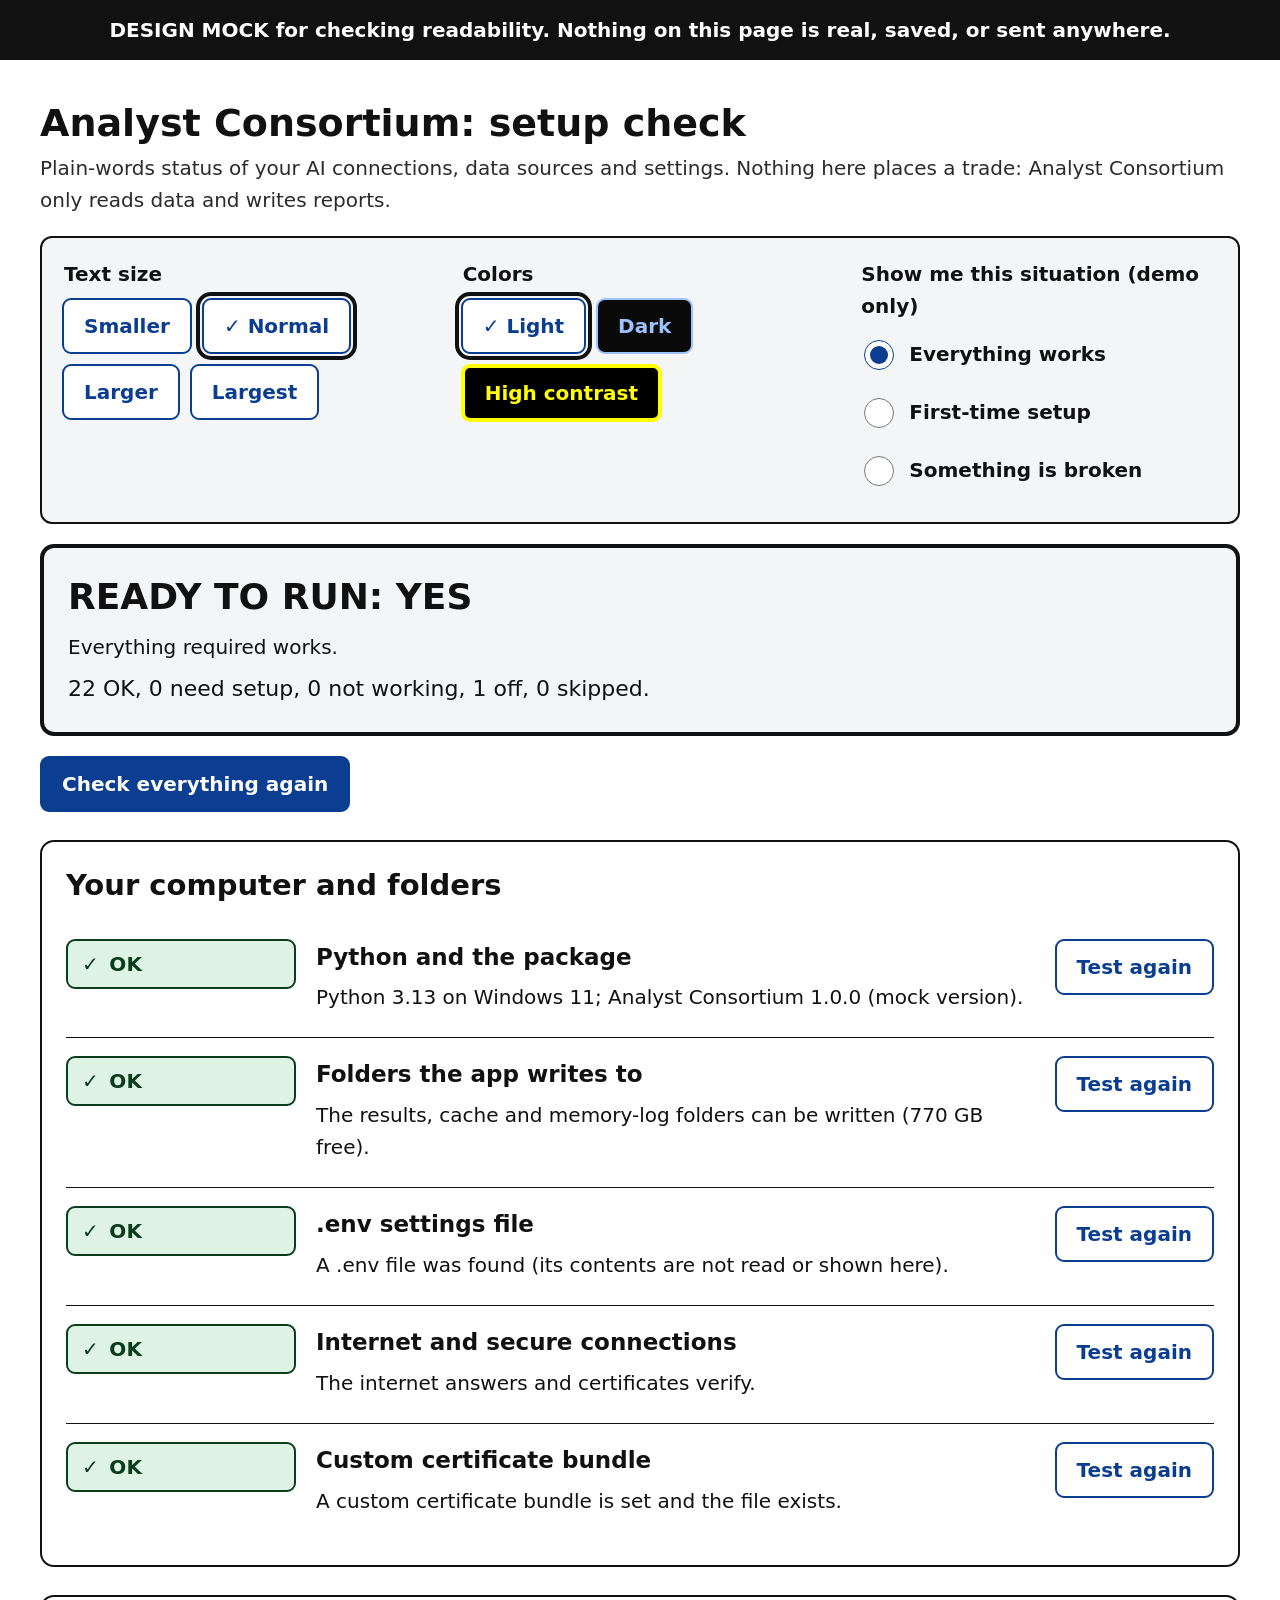
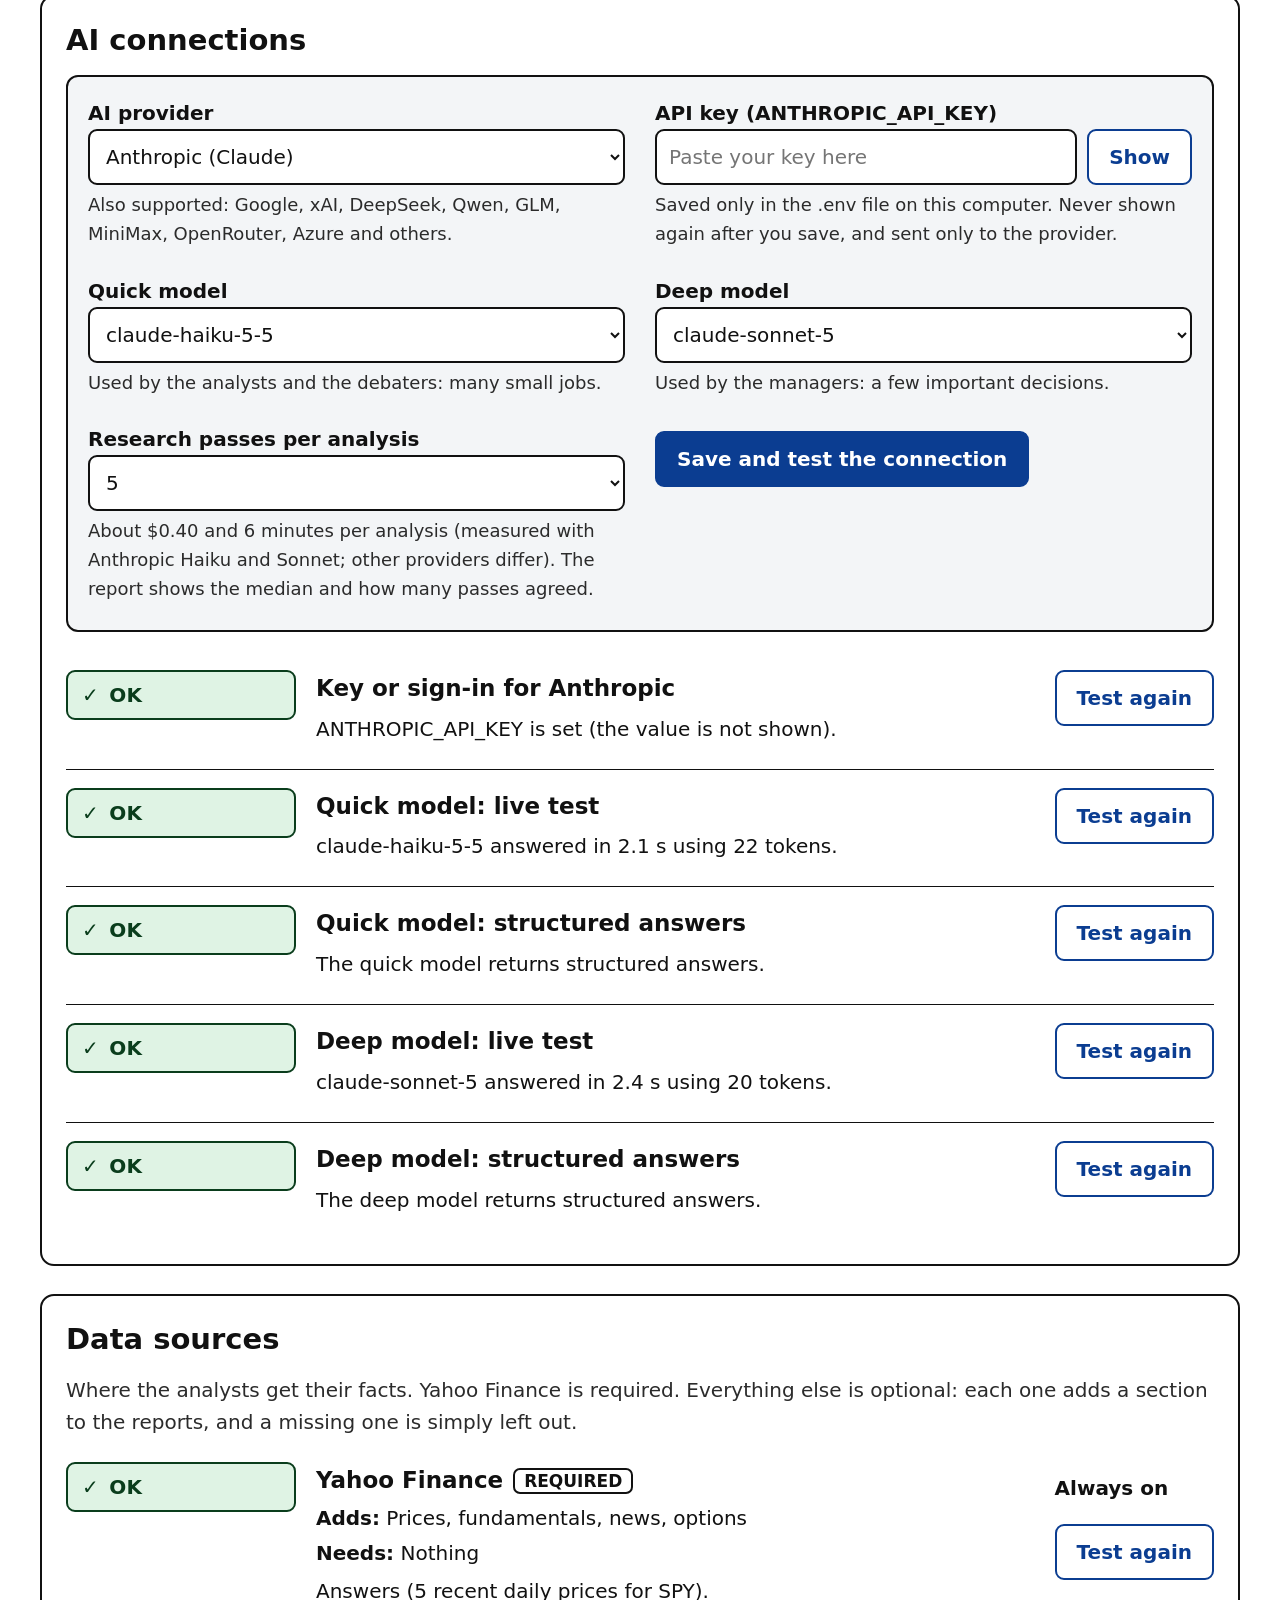
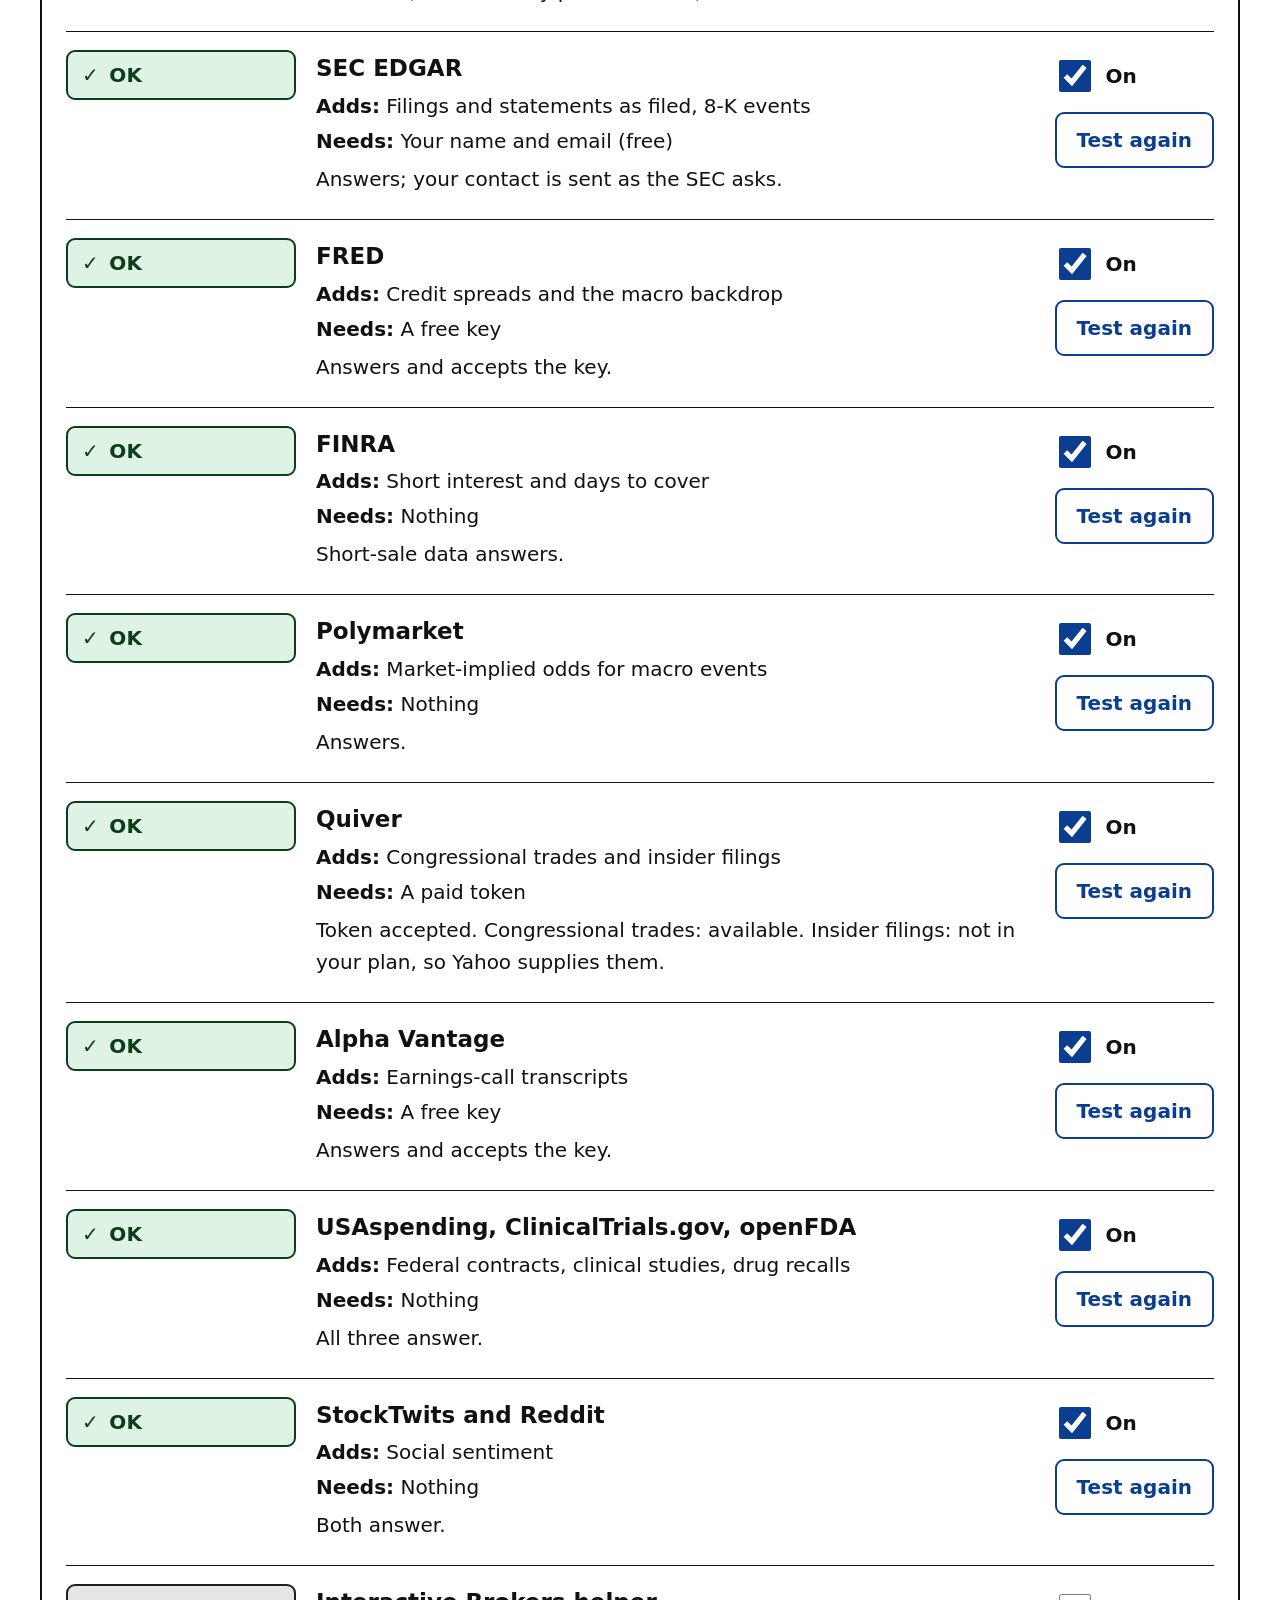
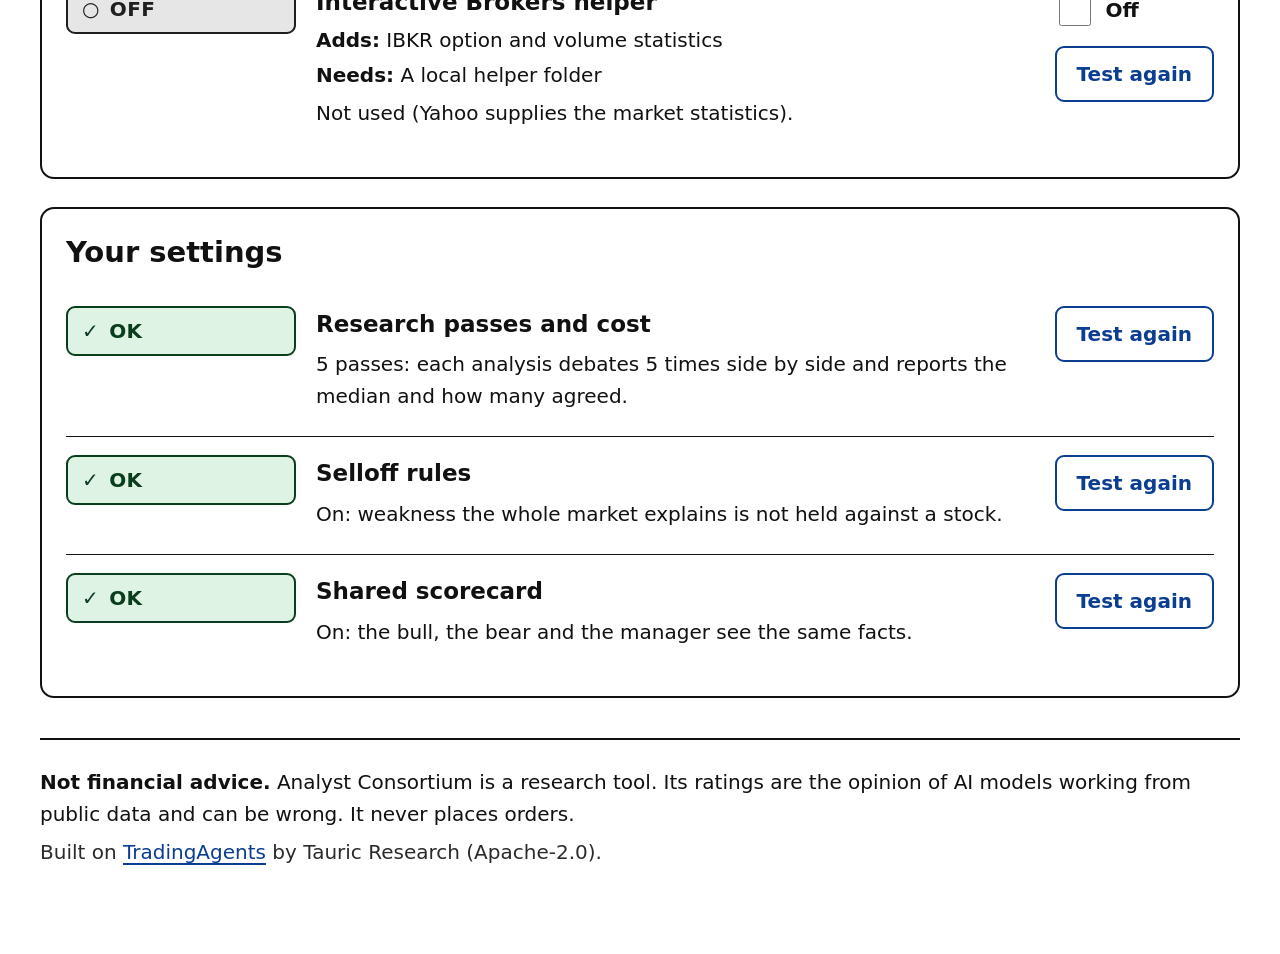
==== commit 4cd2ff3c: "Use US spellings in the text, comments and tests I added neighboring, labeled, behavior, color, reco" ====
--- a/docs/mockups/setup-screen.html
+++ b/docs/mockups/setup-screen.html
@@ -5,7 +5,7 @@
 <meta name="viewport" content="width=device-width, initial-scale=1">
 <title>Analyst Consortium - Setup check (design mock)</title>
 <style>
-/* Colour tokens. Every text/background pair below is checked by a script to be at least 7:1 (WCAG AAA). */
+/* Color tokens. Every text/background pair below is checked by a script to be at least 7:1 (WCAG AAA). */
 :root, [data-theme="light"] {
   --bg:#ffffff; --panel:#f3f5f7; --text:#111111; --muted:#2b2b2b; --line:#111111; --focus:#0040c8;
   --btn-bg:#0b3d91; --btn-text:#ffffff; --btn2-bg:#ffffff; --btn2-text:#0b3d91; --link:#0b3d91;
@@ -113,7 +113,7 @@
       </div>
     </fieldset>
     <fieldset>
-      <legend>Colours</legend>
+      <legend>Colors</legend>
       <div class="row" id="themes">
         <button type="button" class="secondary" data-theme="light" aria-pressed="true">Light</button>
         <button type="button" class="secondary" data-theme="dark" aria-pressed="false">Dark</button>
@@ -132,9 +132,9 @@
     <div class="summary" id="summary" role="status" aria-live="polite"></div>
     <div class="row"><button type="button" id="recheck">Check everything again</button></div>
 
-    <section class="card" aria-labelledby="h-env"><h2 id="h-env">Your computer and folders</h2><ul class="checks" id="list-environment"></ul></section>
-
-    <section class="card" aria-labelledby="h-ai">
+    <section class="card" aria-labeledby="h-env"><h2 id="h-env">Your computer and folders</h2><ul class="checks" id="list-environment"></ul></section>
+
+    <section class="card" aria-labeledby="h-ai">
       <h2 id="h-ai">AI connections</h2>
       <form class="editor" id="ai-form" aria-label="Connect an AI provider">
         <div class="field">
@@ -174,13 +174,13 @@
       <ul class="checks" id="list-ai"></ul>
     </section>
 
-    <section class="card" aria-labelledby="h-data">
+    <section class="card" aria-labeledby="h-data">
       <h2 id="h-data">Data sources</h2>
       <p class="sub">Where the analysts get their facts. Yahoo Finance is required. Everything else is optional: each one adds a section to the reports, and a missing one is simply left out.</p>
       <ul class="checks" id="list-data"></ul>
     </section>
 
-    <section class="card" aria-labelledby="h-set"><h2 id="h-set">Your settings</h2><ul class="checks" id="list-settings"></ul></section>
+    <section class="card" aria-labeledby="h-set"><h2 id="h-set">Your settings</h2><ul class="checks" id="list-settings"></ul></section>
   </main>
 
   <footer>
@@ -301,7 +301,7 @@
 });
 document.getElementById("recheck").addEventListener("click", ev => simulate("env.network", ev.target));
 
-// text size and colours (remembered if the browser allows it)
+// text size and colors (remembered if the browser allows it)
 function pref(name, value) { try { if (value === undefined) return localStorage.getItem(name); localStorage.setItem(name, value); } catch (_) {} return null; }
 function setSize(v) { document.documentElement.dataset.size = v; document.querySelectorAll("#sizes button").forEach(b => b.setAttribute("aria-pressed", b.dataset.size === v)); pref("ac-size", v); }
 function setTheme(v) { document.documentElement.dataset.theme = v; document.querySelectorAll("#themes button").forEach(b => b.setAttribute("aria-pressed", b.dataset.theme === v)); pref("ac-theme", v); }
@@ -320,7 +320,7 @@
 document.getElementById("showkey").addEventListener("click", e => { const f = document.getElementById("apikey"); const show = f.type === "password";
   f.type = show ? "text" : "password"; e.target.textContent = show ? "Hide" : "Show"; e.target.setAttribute("aria-pressed", show); });
 function cost() { const n = +document.getElementById("passes").value; const usd = (0.13 + 0.0675 * (n - 1)).toFixed(2); const min = (4.5 + 0.45 * (n - 1)).toFixed(0);
-  document.getElementById("cost").textContent = `About $${usd} and ${min} minutes per analysis (measured with Anthropic Haiku and Sonnet; other providers differ). ` + (n === 1 ? "One pass can flip between neighbouring ratings on a borderline stock." : "The report shows the median and how many passes agreed."); }
+  document.getElementById("cost").textContent = `About $${usd} and ${min} minutes per analysis (measured with Anthropic Haiku and Sonnet; other providers differ). ` + (n === 1 ? "One pass can flip between neighboring ratings on a borderline stock." : "The report shows the median and how many passes agreed."); }
 document.getElementById("passes").addEventListener("change", cost);
 document.getElementById("ai-form").addEventListener("submit", e => { e.preventDefault();
   const out = document.getElementById("aiResult"), b = document.getElementById("savetest"); b.disabled = true; out.textContent = "Saving to .env and testing...";
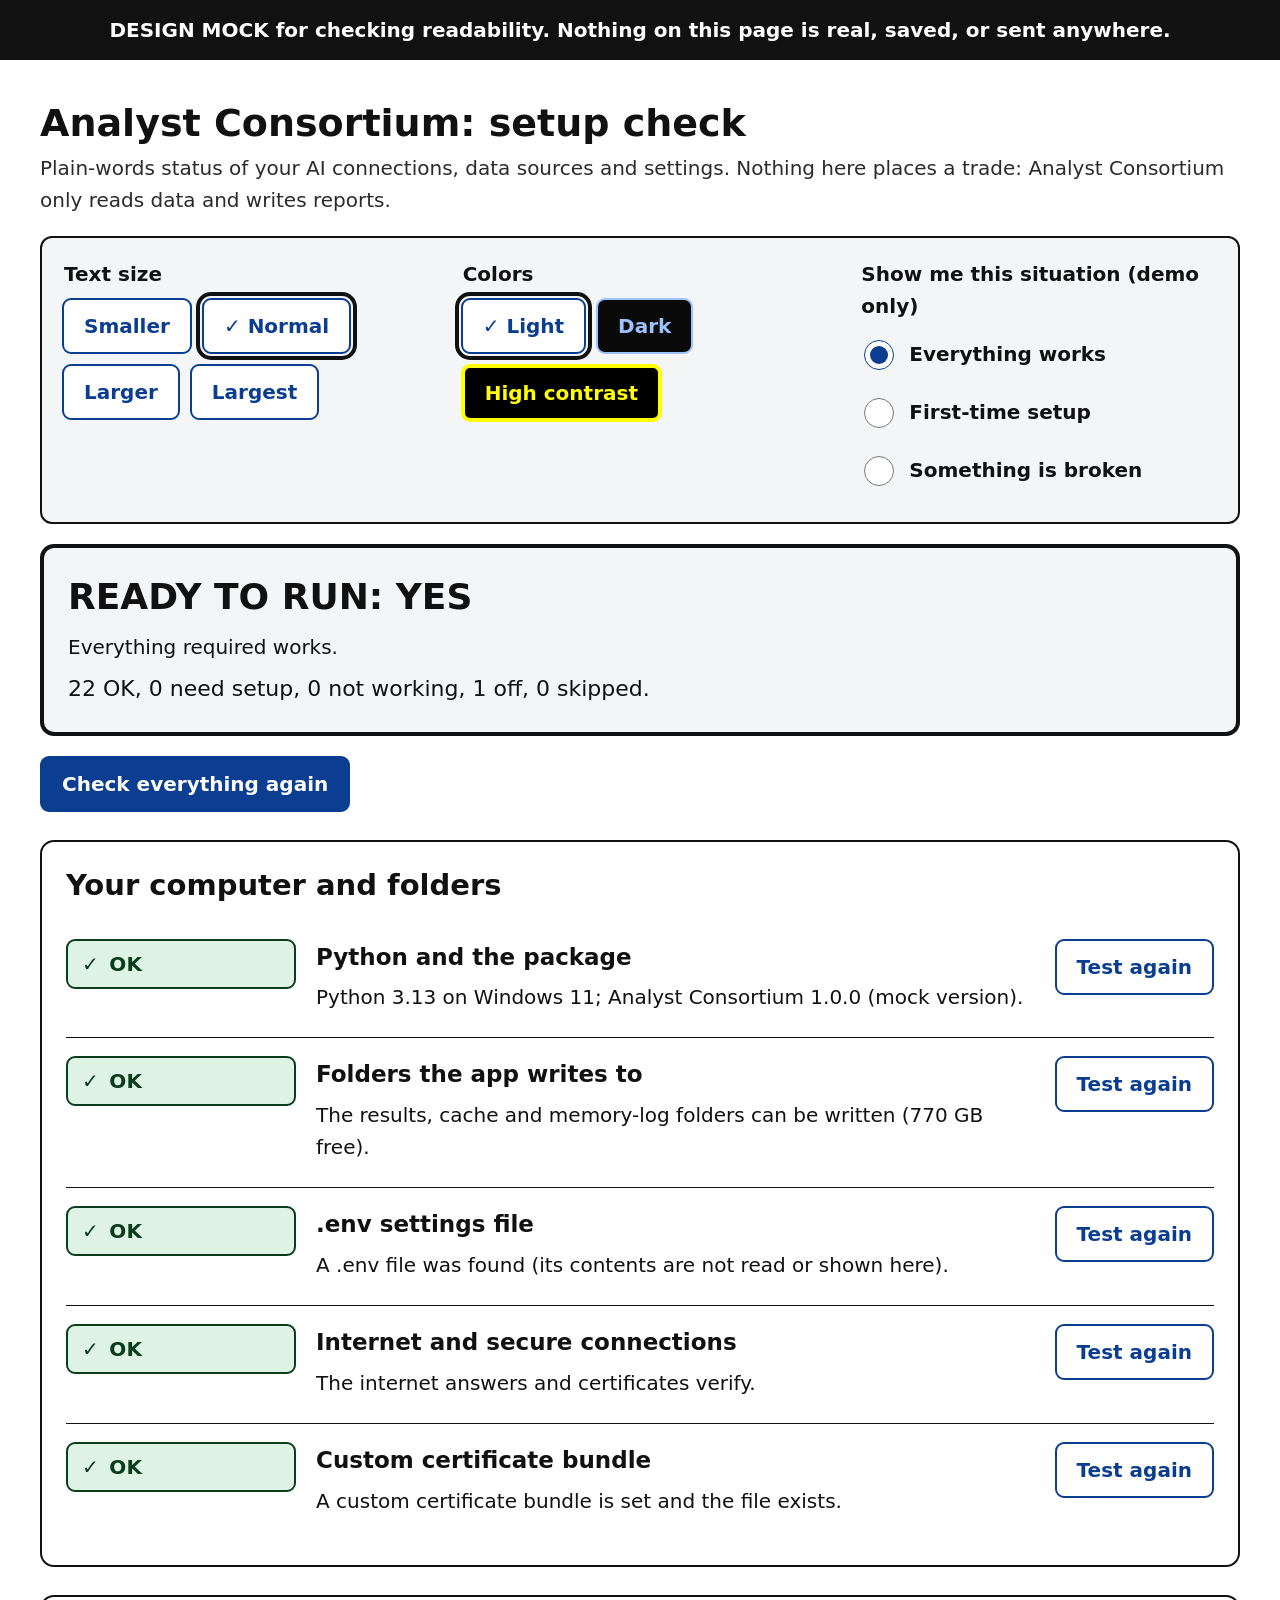
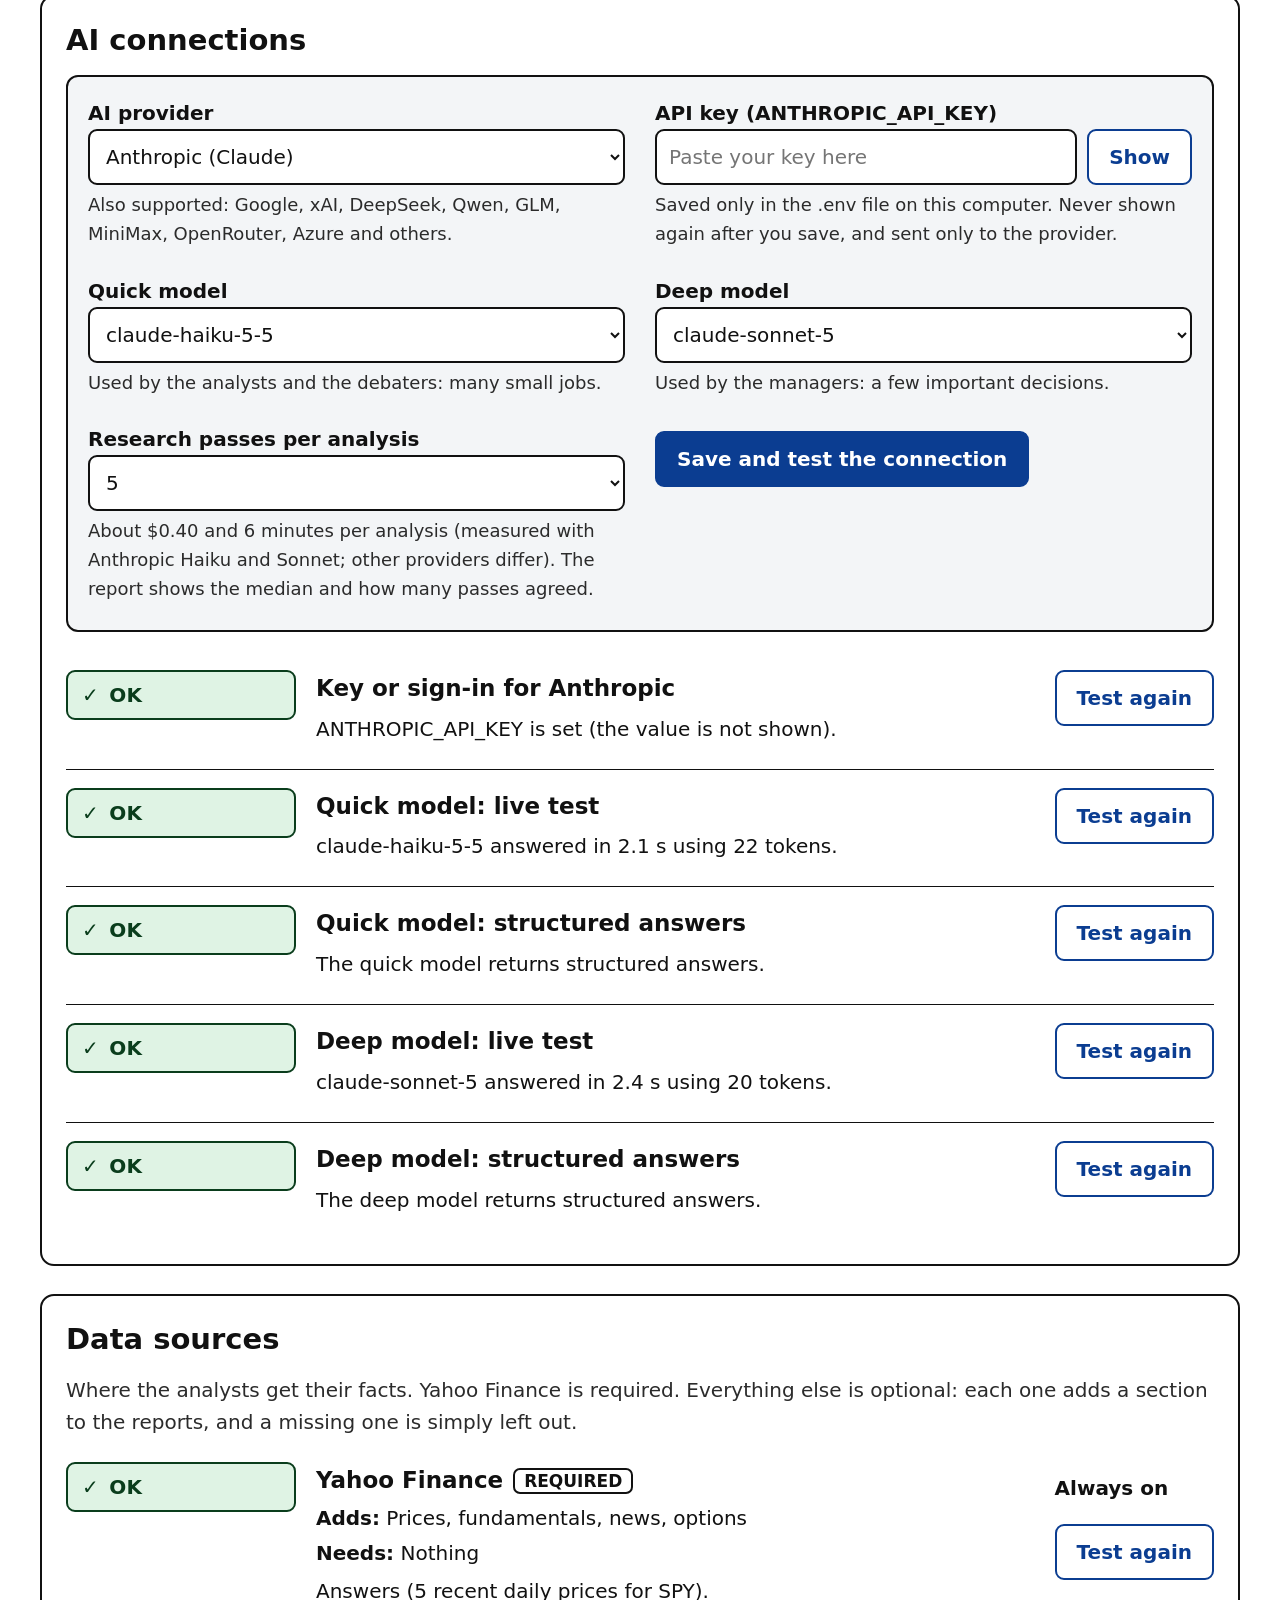
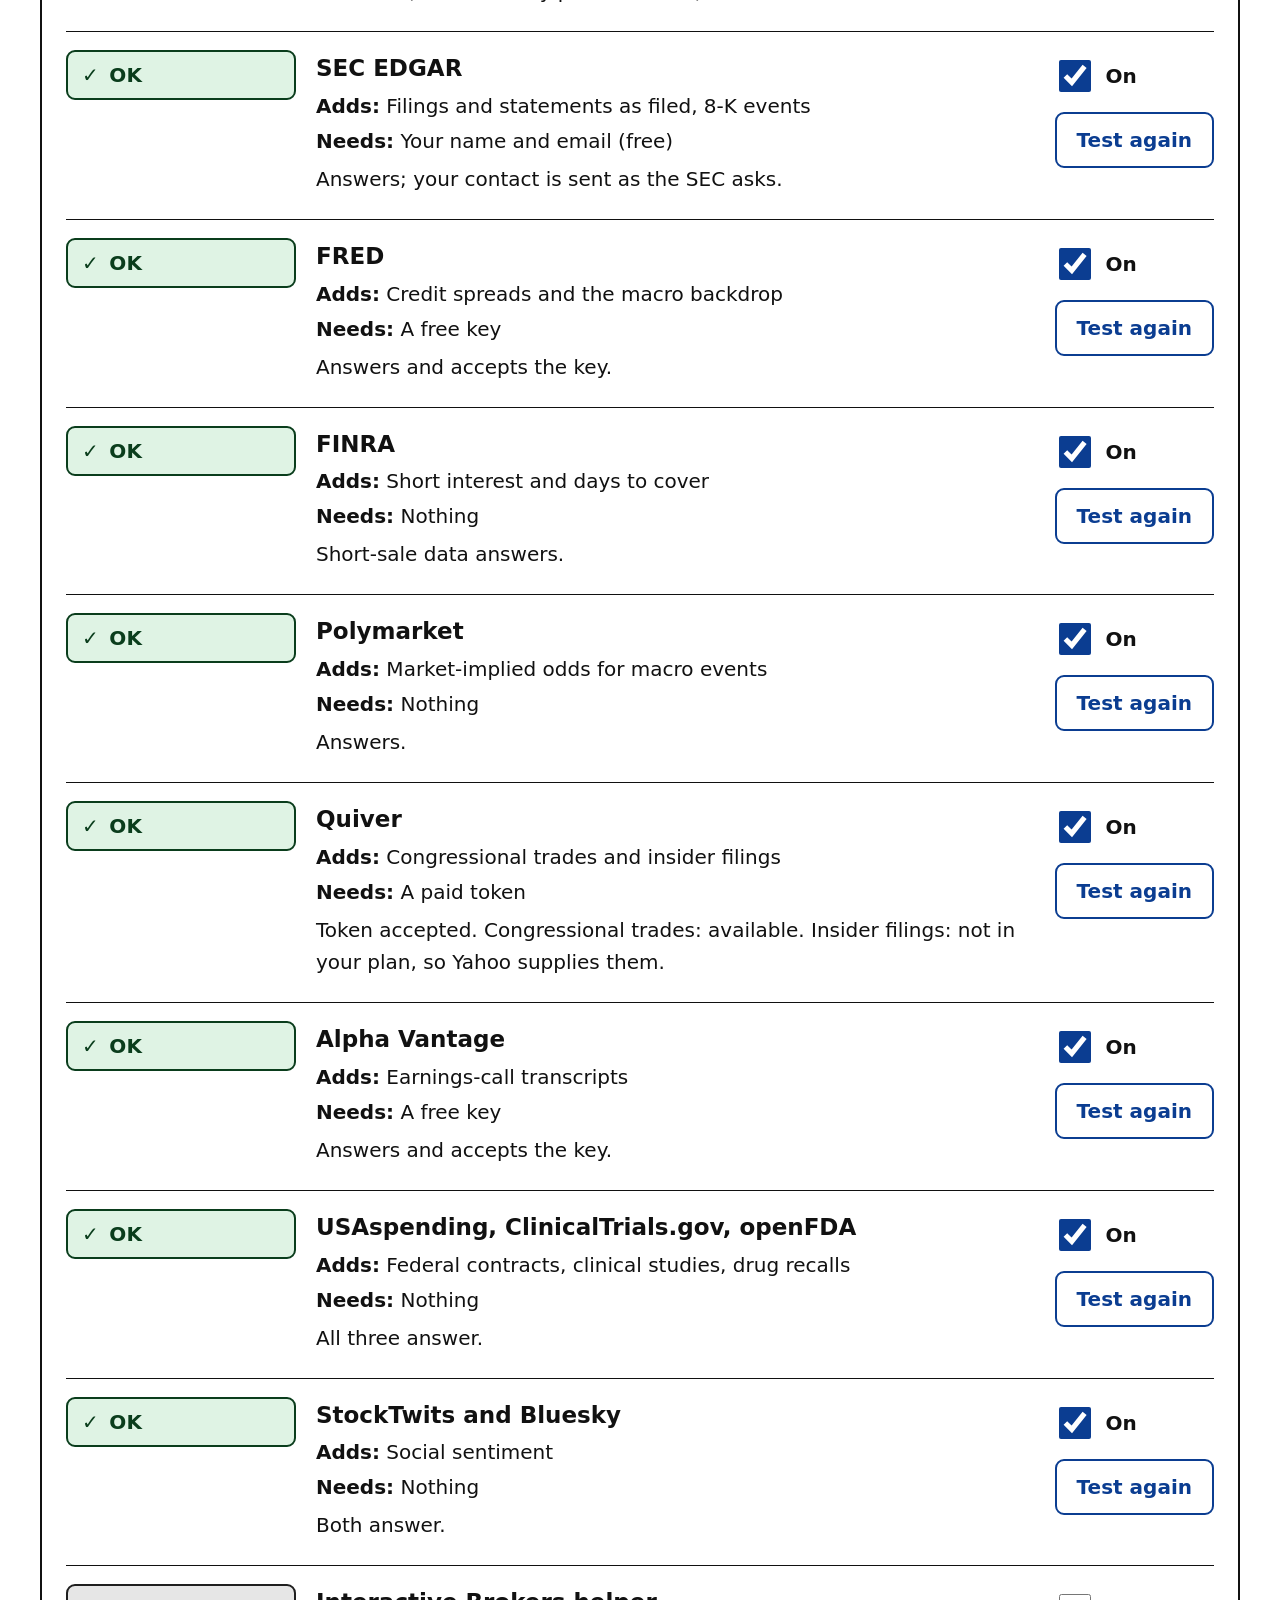
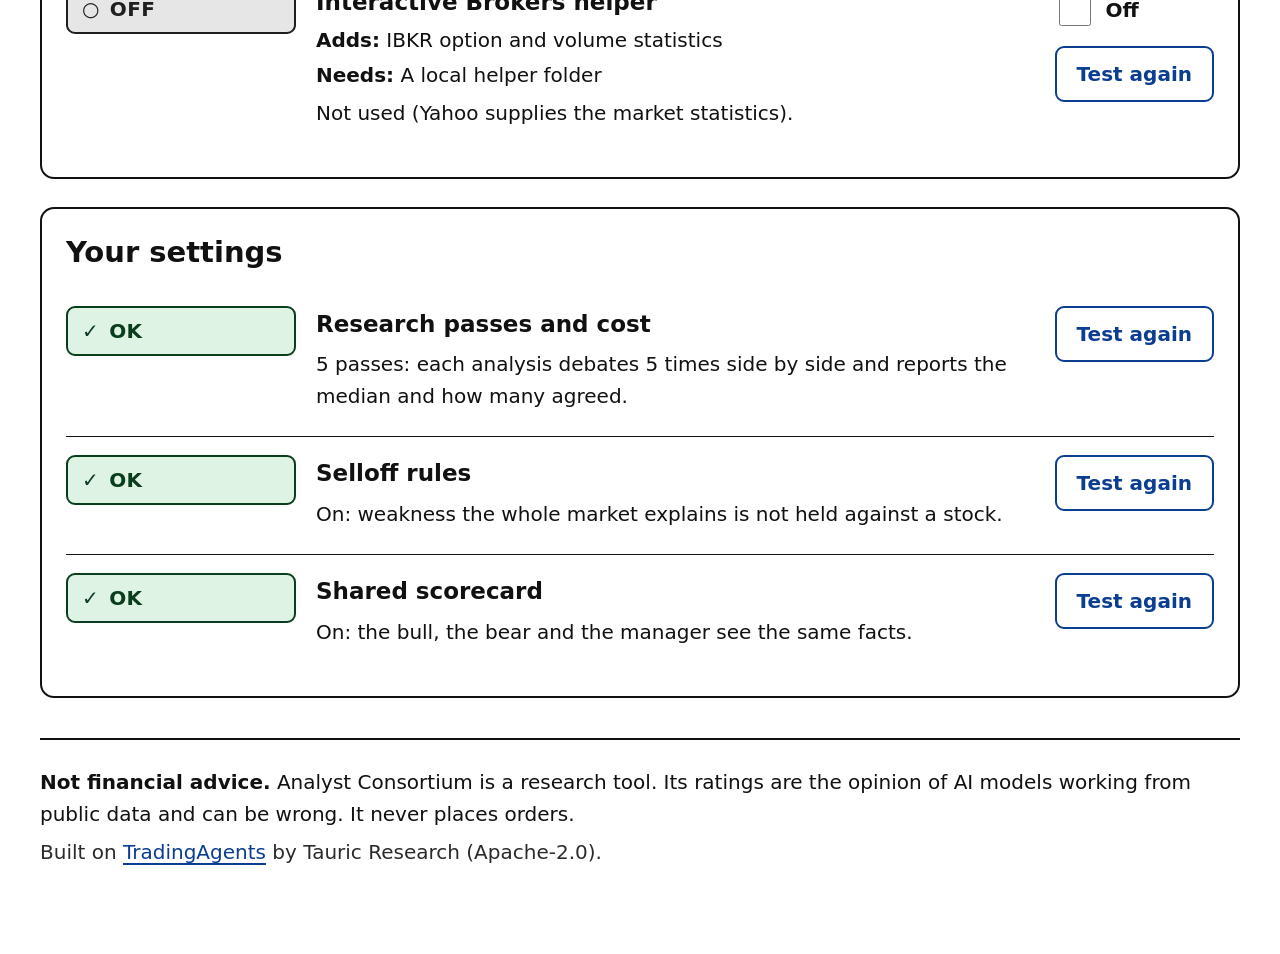
==== commit d41cb131: "Replace Reddit with Bluesky in the sentiment analysis, because Reddit ended its RSS feeds Reddit sto" ====
--- a/docs/mockups/setup-screen.html
+++ b/docs/mockups/setup-screen.html
@@ -214,7 +214,7 @@
  {id:"data.quiver", group:"data", title:"Quiver", adds:"Congressional trades and insider filings", needs:"A paid token", status:"ok", detail:"Token accepted. Congressional trades: available. Insider filings: not in your plan, so Yahoo supplies them.", on:true, key:"QUIVER_API_KEY"},
  {id:"data.alphavantage", group:"data", title:"Alpha Vantage", adds:"Earnings-call transcripts", needs:"A free key", status:"ok", detail:"Answers and accepts the key.", on:true, key:"ALPHA_VANTAGE_API_KEY"},
  {id:"data.public", group:"data", title:"USAspending, ClinicalTrials.gov, openFDA", adds:"Federal contracts, clinical studies, drug recalls", needs:"Nothing", status:"ok", detail:"All three answer.", on:true},
- {id:"data.social", group:"data", title:"StockTwits and Reddit", adds:"Social sentiment", needs:"Nothing", status:"ok", detail:"Both answer.", on:true},
+ {id:"data.social", group:"data", title:"StockTwits and Bluesky", adds:"Social sentiment", needs:"Nothing", status:"ok", detail:"Both answer.", on:true},
  {id:"data.ibkr", group:"data", title:"Interactive Brokers helper", adds:"IBKR option and volume statistics", needs:"A local helper folder", status:"off", detail:"Not used (Yahoo supplies the market statistics).", on:false},
  {id:"set.passes", group:"settings", title:"Research passes and cost", status:"ok", detail:"5 passes: each analysis debates 5 times side by side and reports the median and how many agreed."},
  {id:"set.selloff", group:"settings", title:"Selloff rules", status:"ok", detail:"On: weakness the whole market explains is not held against a stock."},
